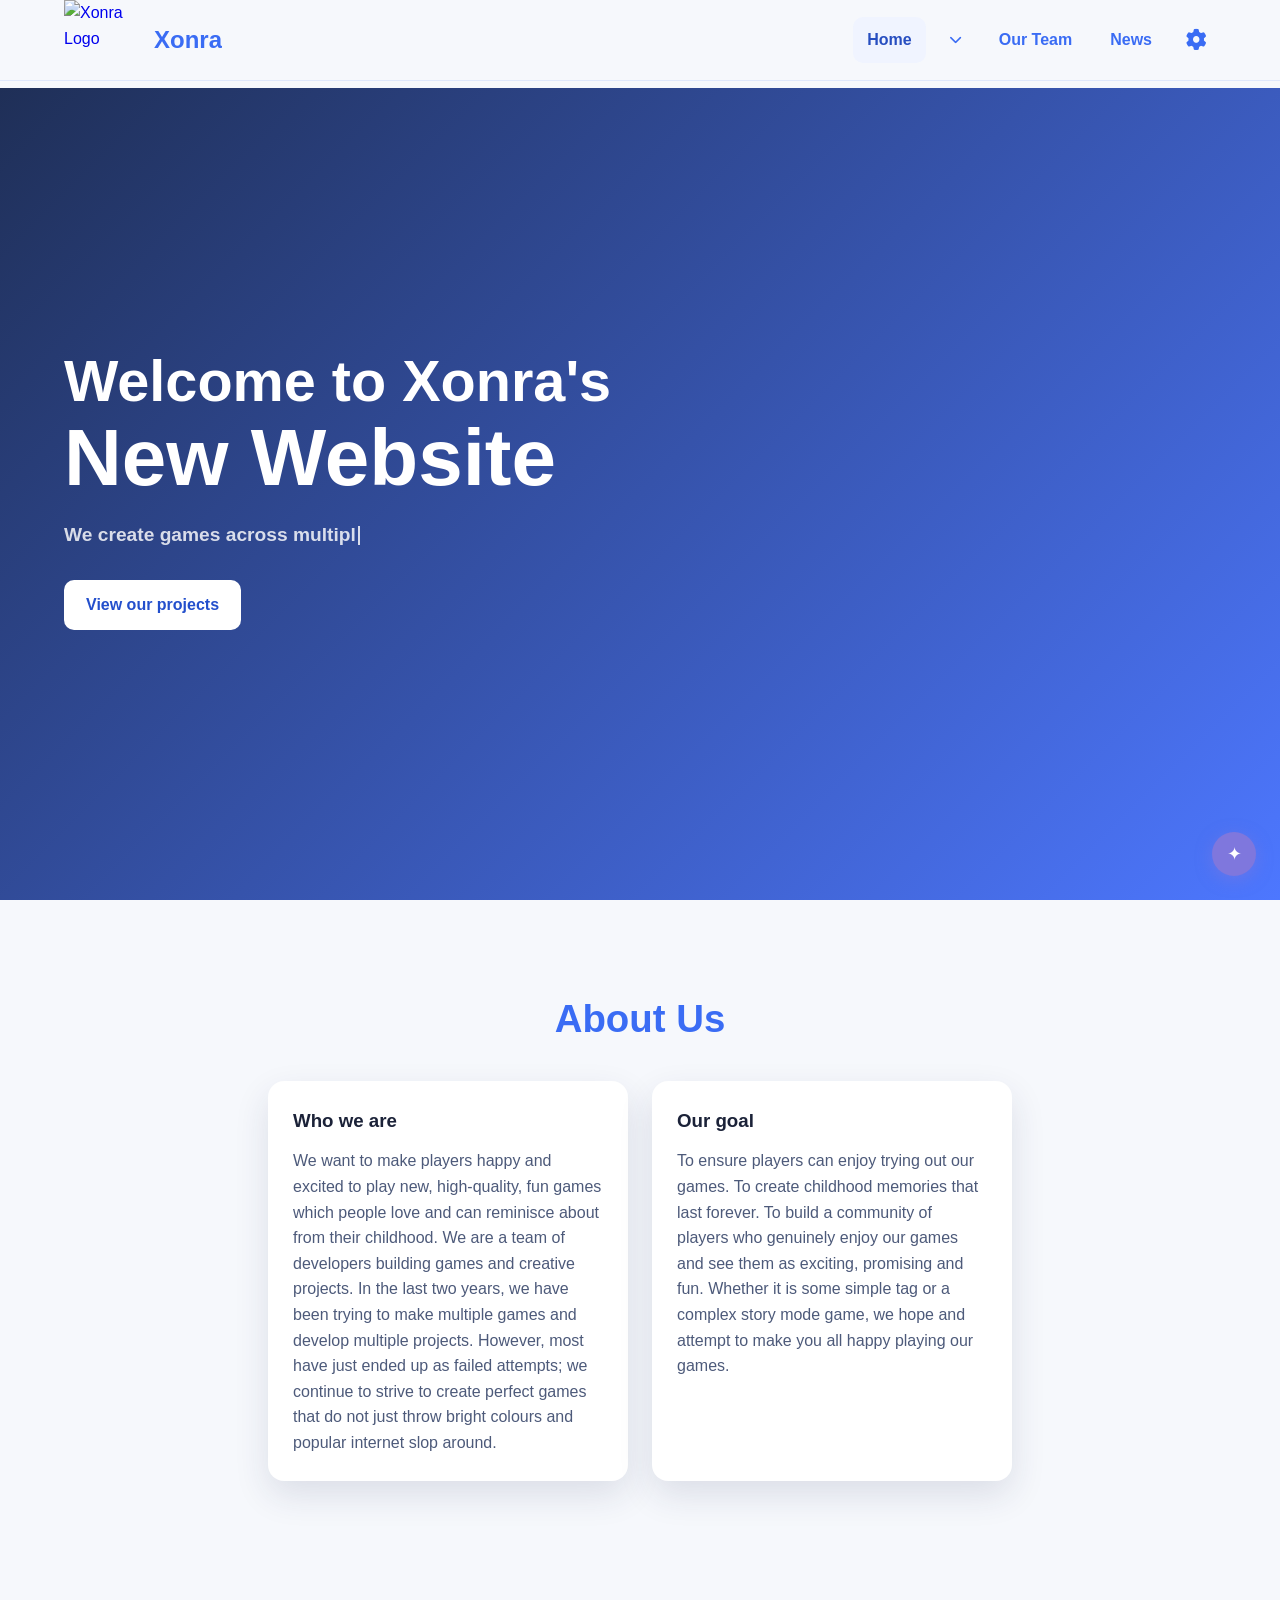
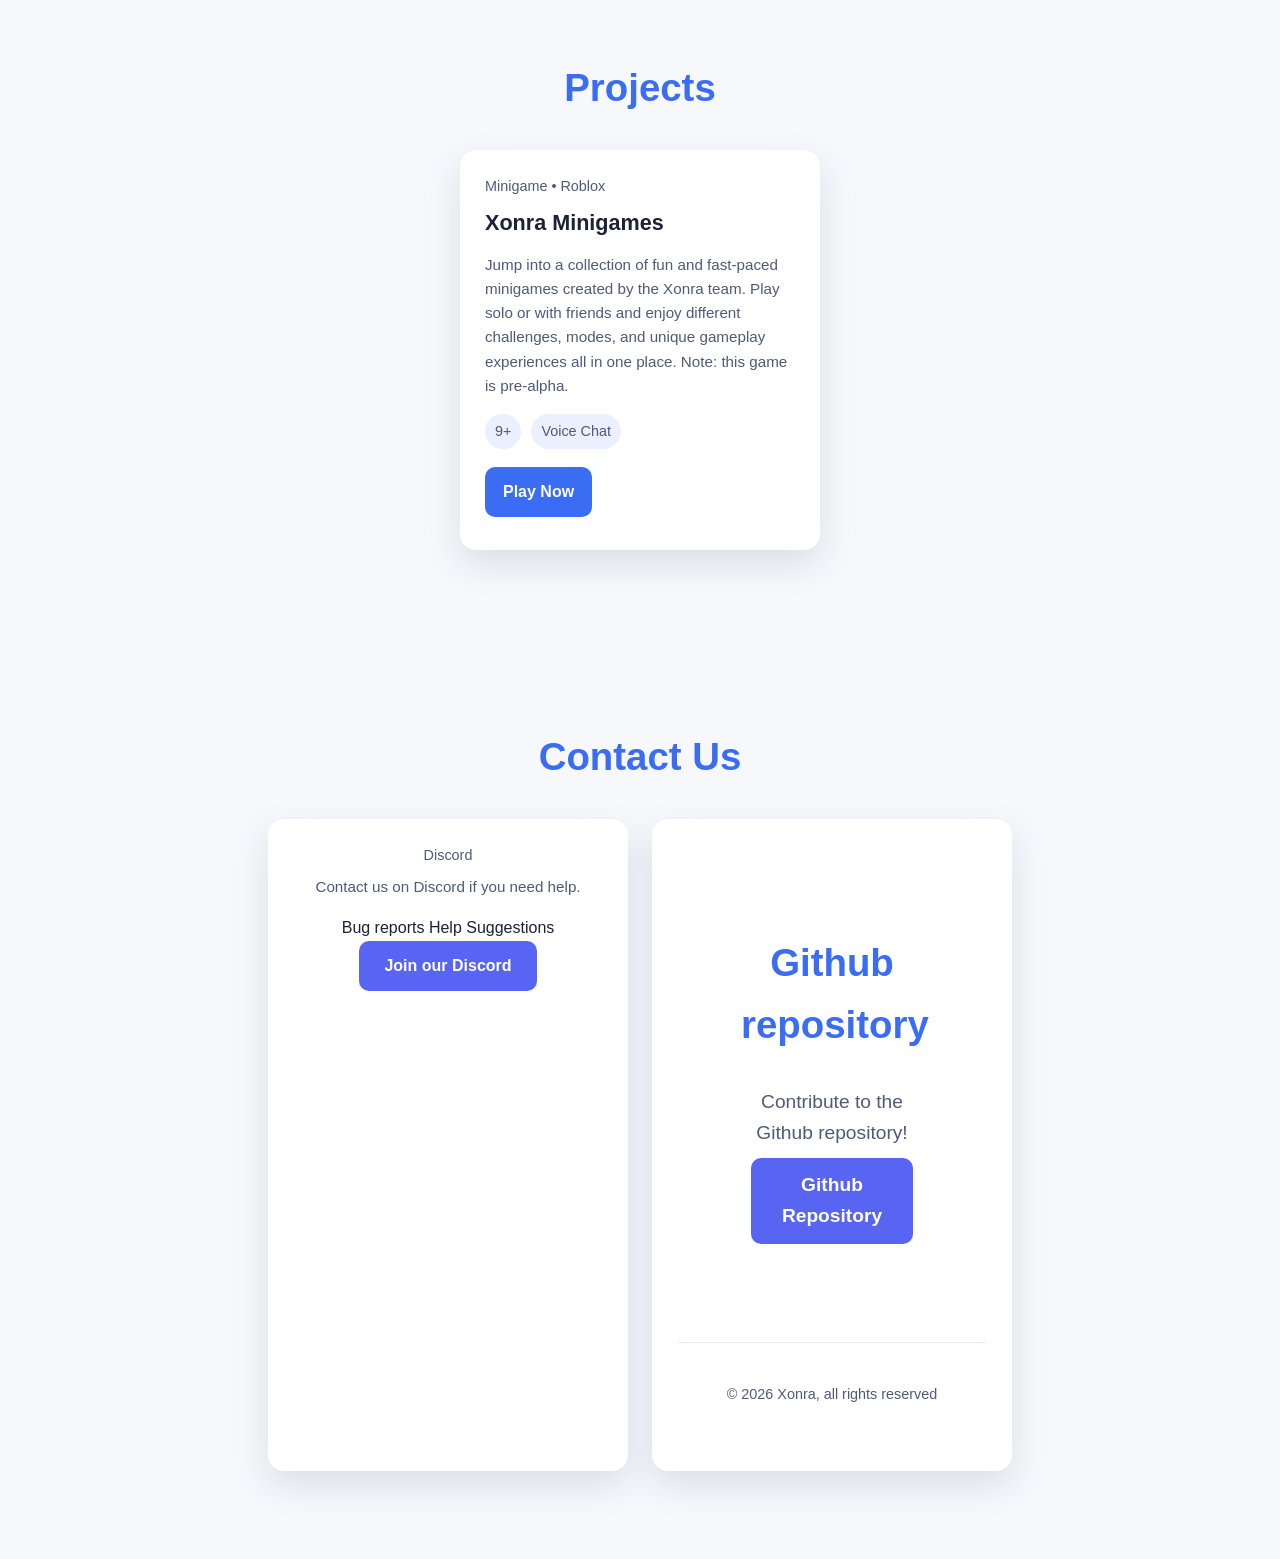
==== index.html @ 21d6757c "Update index.html" ====
<!DOCTYPE html>
<html lang="en">
<head>
    <script async src="https://pagead2.googlesyndication.com/pagead/js/adsbygoogle.js?client=ca-pub-3772280062787057"
     crossorigin="anonymous"></script>
    
    <meta name="yandex-verification" content="e2a25d997c110d3f" />
    <meta name="google-site-verification" content="AdIz_bRhs8cElxQrhPT_2cGMKeZ4MuWoLpaWjWE_EwQ" />
    <meta name="description" content="Xonra is a game development team creating fun minigames and experiences across platforms like Roblox.">
    <meta name="keywords" content="Xonra, Roblox games, minigames, game development">
    <meta name="author" content="Xonra">
    <meta charset="UTF-8">
    <meta name="viewport" content="width=device-width, initial-scale=1.0">
    <link rel="icon" href="images/Xonra-logo.png" sizes="any">
    <meta property="og:site_name" content="Xonra" />
    <meta property="og:title" content="Xonra" />
    <meta property="og:description" content="Xonra is a game development team creating fun minigames and experiences across platforms like Roblox." />
    <meta property="og:image" content="images/Xonra-logo.png" />
    
    
    <script src="animations.js" defer></script>


    <title>Xonra</title>
    

    <link rel="stylesheet" href="https://cdnjs.cloudflare.com/ajax/libs/font-awesome/6.0.0-beta3/css/all.min.css">

    <link rel="stylesheet" href="styles.css">

    <link rel="icon" type="image/x-icon" href="images/Xonra-logo.png">
    
    <script src="scripts.js" defer></script>
</head>
<body>

<header>
    <a href="index.html" class="logo-container logo-link" aria-label="Xonra home">
        <img src="images/Xonra-logo.png" alt="Xonra Logo">
        <span class="Xonra_topleft">Xonra</span>
    </a>

    <button class="nav-toggle" type="button" aria-expanded="false" aria-controls="site-menu" aria-label="Open navigation">
        <span></span>
        <span></span>
        <span></span>
    </button>

    <div class="header-actions" id="site-menu">
        <nav class="navigation" aria-label="Primary">
            <a href="index.html" class="nav-link" aria-current="page">Home</a>
            <div class="dropdown">
                <button class="home-dropdown-btn" type="button" aria-haspopup="true" aria-expanded="false">
                     <i class="fas fa-chevron-down"></i>
                </button>
                <div class="dropdown-content">
                    <a href="#about">About</a>
                    <a href="#projects">Projects</a>
                    <a href="#help">Help</a>
                    <a href="#githubrepo">Github Repository</a>
                </div>
            </div>
            <a href="OurTeam.html" class="nav-link our-team-link">Our Team</a>
            <a href="news.html" class="nav-link News-link">News</a>
            <a href="settings.html" class="nav-link settings-gear" aria-label="Settings">
                <i class="fas fa-cog"></i>
                <span class="settings-label">Settings</span>
            </a>
        </nav>
    </div>
</header>

<section class="main" id="home">
    <div class="hero-content">
        <h2>Welcome to Xonra's<br><span>New Website</span></h2>
        <h3>We create games across multiple platforms</h3>
        <a href="#projects" class="main-btn">View our projects</a>
    </div>
</section>

<section class="cards" id="about">
    <h2 class="title">About Us</h2>
    <div class="content">
        <div class="card">
            <div class="info">
                <h3>Who we are</h3>
                <p>We want to make players happy and excited to play new, high-quality, fun games which people love and can reminisce about from their childhood. We are a team of developers building games and creative projects. In the last two years, we have been trying to make multiple games and develop multiple projects. However, most have just ended up as failed attempts; we continue to strive to create perfect games that do not just throw bright colours and popular internet slop around.</p>
            </div>
        </div>

        <div class="card">
            <div class="info">
                <h3>Our goal</h3>
                <p>To ensure players can enjoy trying out our games. To create childhood memories that last forever. To build a community of players who genuinely enjoy our games and see them as exciting, promising and fun. Whether it is some simple tag or a complex story mode game, we hope and attempt to make you all happy playing our games.</p>
            </div>
        </div>
    </div>
</section>

<section class="projects" id="projects">
    <h2 class="title">Projects</h2>
    <div class="content">
        <div class="project_card">
            <div class="project_info">
                <p class="project_category">Minigame • Roblox</p>
                <h3 class="project_name">Xonra Minigames</h3>
                <p class="project_description">
                    Jump into a collection of fun and fast-paced minigames created by the Xonra team. Play solo or with friends and enjoy different challenges, modes, and unique gameplay experiences all in one place. Note: this game is pre-alpha.
                </p>
                <div class="project_meta">
                    <span>9+</span>
                    <span>Voice Chat</span>
                </div>
                <a href="https://www.roblox.com/games/98609694871263/xonra-minigames"
                   target="_blank"
                   rel="noopener noreferrer"
                   class="play_btn">
                   Play Now
                </a>
            </div>
        </div>
    </div>
</section>
<section class="projects" id="help">
    <h2 class="title">Contact Us</h2>
    	<div class="content">
            <div class="project_card">
                <div class="project_info"> 
                    <p class="project_category">Discord</p>
    				<p class="project_description">Contact us on Discord if you need help.</p>
                    <div ckass="project_meta">
                        <span>Bug reports</span>
                        <span>Help</span>
                        <span>Suggestions</span>
        				<a href="https://discord.gg/BR9hQTmSU5" target="_blank" rel="noopener noreferrer" class="discord-btn">
            				Join our Discord
        				</a>
    				</div>
                </div>
            </div>
            <div class="project_card"
                <div class="project_info"
</section>

<section id="githubrepo">
    <h2 class="title">Github repository</h2>
    <p class="github-text">Contribute to the Github repository!</p>

    <div class="github-text">
        <a href="https://github.com/mohamedsamirms/Xonra" target="_blank" rel="noopener noreferrer" class="discord-btn">
            Github Repository
        </a>
    </div>
</section>

<!-- Cloudflare Web Analytics -->
<script defer src='https://static.cloudflareinsights.com/beacon.min.js' data-cf-beacon='{"token": "961307179a8746ba8be5f98ffc3e7556"}'></script>
<!-- End Cloudflare Web Analytics -->

<footer style="text-align: center; padding: 40px 20px; color: var(--text-secondary); font-size: 0.9rem; border-top: 1px solid var(--header-border);">
    <p>&copy; 2026 Xonra, all rights reserved</p>
</footer>
</body>
</html>
---- styles.css ----
/*help how do i center a div*/

.center {
    display: flex;
    justify-content: center;
    align-items: center;
}

:root {
    --page-bg: #f6f8fc;
    --surface-bg: #ffffff;
    --text-primary: #1b2238;
    --text-secondary: #4d5a7a;
    --accent: #3a6cf4;
    --accent-strong: #274ec0;
    --header-bg: rgba(246, 248, 252, 0.94);
    --header-border: rgba(58, 108, 244, 0.12);
    --hero-start: #1f2f57;
    --hero-end: #4d77ff;
    --button-bg: #ffffff;
    --button-text: #3a6cf4;
    --card-shadow: 0 14px 35px rgba(30, 43, 79, 0.12);
    --dropdown-bg: #ffffff;
    --dropdown-hover: #f0f4ff;
    /* Layout variables */
    --content-width: 1200px;
    --section-spacing: 88px;
    --card-width: 360px;
}

/* Dark Theme */
body[data-theme="dark"] {
    --page-bg: #0f1424;
    --surface-bg: #181f35;
    --text-primary: #f4f7ff;
    --text-secondary: #bcc8ea;
    --accent: #8fb2ff;
    --accent-strong: #d9e4ff;
    --header-bg: rgba(15, 20, 36, 0.9);
    --header-border: rgba(143, 178, 255, 0.18);
    --hero-start: #0b1020;
    --hero-end: #253d7e;
    --button-bg: #0f1424;
    --button-text: #f4f7ff;
    --card-shadow: 0 18px 40px rgba(0, 0, 0, 0.32);
    --dropdown-bg: #1a2340;
    --dropdown-hover: #253055;
}

/* Forest Theme */
body[data-theme="forest"] {
    --page-bg: #1a2f1d;
    --surface-bg: #2a4a2e;
    --text-primary: #e8f5e9;
    --text-secondary: #a5d6a7;
    --accent: #66bb6a;
    --accent-strong: #81c784;
    --header-bg: rgba(26, 47, 29, 0.94);
    --header-border: rgba(102, 187, 106, 0.2);
    --hero-start: #1b3a1f;
    --hero-end: #2e7d32;
    --button-bg: #1a2f1d;
    --button-text: #e8f5e9;
    --card-shadow: 0 18px 40px rgba(0, 20, 0, 0.4);
    --dropdown-bg: #2a4a2e;
    --dropdown-hover: #3a5a3e;
}

/* Ocean Theme */
body[data-theme="ocean"] {
    --page-bg: #0d2137;
    --surface-bg: #1a3a5c;
    --text-primary: #e0f2fe;
    --text-secondary: #7dd3fc;
    --accent: #38bdf8;
    --accent-strong: #7dd3fc;
    --header-bg: rgba(13, 33, 55, 0.94);
    --header-border: rgba(56, 189, 248, 0.2);
    --hero-start: #0c1e30;
    --hero-end: #0369a1;
    --button-bg: #0d2137;
    --button-text: #e0f2fe;
    --card-shadow: 0 18px 40px rgba(0, 40, 80, 0.4);
    --dropdown-bg: #1a3a5c;
    --dropdown-hover: #2a4a6c;
}

/* Sunset Theme */
body[data-theme="sunset"] {
    --page-bg: #2d1b2e;
    --surface-bg: #4a2c4e;
    --text-primary: #fce4ec;
    --text-secondary: #f8bbd0;
    --accent: #ff7eb3;
    --accent-strong: #ff9ecd;
    --header-bg: rgba(45, 27, 46, 0.94);
    --header-border: rgba(255, 126, 179, 0.2);
    --hero-start: #3d1e3f;
    --hero-end: #c2185b;
    --button-bg: #2d1b2e;
    --button-text: #fce4ec;
    --card-shadow: 0 18px 40px rgba(40, 0, 30, 0.4);
    --dropdown-bg: #4a2c4e;
    --dropdown-hover: #5a3c5e;
}

/* Monochrome Theme */
body[data-theme="monochrome"] {
    --page-bg: #1a1a1a;
    --surface-bg: #2d2d2d;
    --text-primary: #f5f5f5;
    --text-secondary: #b0b0b0;
    --accent: #a0a0a0;
    --accent-strong: #d0d0d0;
    --header-bg: rgba(26, 26, 26, 0.94);
    --header-border: rgba(160, 160, 160, 0.2);
    --hero-start: #0a0a0a;
    --hero-end: #404040;
    --button-bg: #1a1a1a;
    --button-text: #f5f5f5;
    --card-shadow: 0 18px 40px rgba(0, 0, 0, 0.5);
    --dropdown-bg: #2d2d2d;
    --dropdown-hover: #3d3d3d;
}

/* Compact Layout */
body[data-layout="compact"] {
    --section-spacing: 60px;
    --card-width: 320px;
}

body[data-layout="compact"] section {
    padding: 60px clamp(15px, 4vw, 150px);
}

body[data-layout="compact"] .card,
body[data-layout="compact"] .project_card {
    padding: 18px;
}

/* Spacious Layout */
body[data-layout="spacious"] {
    --section-spacing: 120px;
    --card-width: 420px;
}

body[data-layout="spacious"] section {
    padding: 120px clamp(25px, 6vw, 250px);
}

body[data-layout="spacious"] .card,
body[data-layout="spacious"] .project_card {
    padding: 32px;
}

/* Custom Fonts */
@font-face {
    font-family: 'CCCOMICRAZY';
    src: url('/fonts/CCCOMICRAZY ROMAN-1.TTF') format('truetype');
}

*{
    margin: 0;
    padding: 0;
    box-sizing: border-box;
    scroll-behavior: smooth;
}

html,
body {
    overflow-x: hidden;
}

body {
    font-family: 'Segoe UI', Arial, sans-serif;
    padding-top: 88px;
    background: var(--page-bg);
    color: var(--text-primary);
    line-height: 1.6;
    transition: background-color 0.3s ease, color 0.3s ease;
}

body.menu-open {
    overflow: hidden;
}

img {
    display: block;
    max-width: 100%;
}

/* ===== HEADER ===== */
header {
    position: fixed;
    top: 0;
    left: 0;
    z-index: 1000;
    width: 100%;
    min-height: 60px;
    display: flex;
    justify-content: space-between;
    align-items: center;
    gap: 24px;
    padding: 0px clamp(20px, 5vw, 200px);
    background-color: var(--header-bg);
    border-bottom: 1px solid var(--header-border);
    backdrop-filter: blur(14px);
}

.logo-container {
    display: flex;
    align-items: center;
    gap: 10px;
    flex-shrink: 0;
}

.logo-link {
    text-decoration: none;
}

.logo-container img {
    width: 80px;
    height: 80px;
    border-radius: 0px;
    object-fit: cover;
    transition: all 0.3s ease;
}

.logo-container span {
    color: var(--accent);
    font-size: 1.5rem;
    font-weight: 700;
}

.Xonra_topleft {
    font-family: 'CCCOMICRAZY', sans-serif;
}

.header-actions {
    display: flex;
    align-items: center;
    justify-content: flex-end;
    margin-left: auto;
}

/* ===== NAVIGATION & DROPDOWN ===== */
.navigation {
    display: flex;
    align-items: center;
    gap: 10px;
}

.dropdown {
    position: relative;
    display: inline-flex;
}

.nav-link,
.home-dropdown-btn,
.our-team-link,
.News-link {
    background: transparent;
    border: none;
    color: var(--accent);
    font-size: 1rem;
    font-weight: 600;
    padding: 10px 14px;
    cursor: pointer;
    display: flex;
    align-items: center;
    gap: 6px;
    border-radius: 10px;
    text-decoration: none;
    transition: background-color 0.2s ease, color 0.3s ease;
}

.home-dropdown-btn i {
    font-size: 0.8rem;
    transition: transform 0.2s ease;
}

.nav-toggle {
    display: none;
    align-items: center;
    justify-content: center;
    flex-direction: column;
    gap: 5px;
    width: 48px;
    height: 48px;
    border: 1px solid var(--header-border);
    border-radius: 16px;
    background: var(--surface-bg);
    color: var(--accent);
    cursor: pointer;
    transition: background-color 0.2s ease, transform 0.2s ease;
}

.nav-toggle span {
    width: 20px;
    height: 2px;
    border-radius: 999px;
    background: currentColor;
    transition: transform 0.25s ease, opacity 0.25s ease;
}

.nav-open .nav-toggle span:nth-child(1) {
    transform: translateY(7px) rotate(45deg);
}

.nav-open .nav-toggle span:nth-child(2) {
    opacity: 0;
}

.nav-open .nav-toggle span:nth-child(3) {
    transform: translateY(-7px) rotate(-45deg);
}

.nav-toggle:hover {
    background-color: var(--dropdown-hover);
}

.home-dropdown-btn:hover,
.nav-link:hover,
.our-team-link:hover,
.News-link:hover {
    background-color: var(--dropdown-hover);
    color: var(--accent-strong);
}

.nav-link:focus-visible,
.our-team-link:focus-visible,
.News-link:focus-visible,
.home-dropdown-btn:focus-visible,
.settings-gear:focus-visible,
.nav-toggle:focus-visible,
.dropdown-content a:focus-visible {
    outline: 2px solid var(--accent);
    outline-offset: 2px;
}

.nav-link[aria-current="page"],
.our-team-link[aria-current="page"],
.News-link[aria-current="page"],
.settings-gear[aria-current="page"] {
    background-color: var(--dropdown-hover);
    color: var(--accent-strong);
}

.dropdown:hover .home-dropdown-btn i,
.dropdown.is-open .home-dropdown-btn i {
    transform: rotate(180deg);
}

.dropdown-content {
    position: absolute;
    top: 100%;
    left: 0;
    background-color: var(--dropdown-bg);
    min-width: 160px;
    border-radius: 12px;
    padding: 8px 0;
    margin-top: 8px;
    box-shadow: var(--card-shadow);
    border: 1px solid var(--header-border);
    opacity: 0;
    visibility: hidden;
    transform: translateY(-10px);
    transition: opacity 0.2s ease, visibility 0.2s ease, transform 0.2s ease;
    z-index: 100;
}

.dropdown:hover .dropdown-content,
.dropdown.is-open .dropdown-content {
    opacity: 1;
    visibility: visible;
    transform: translateY(0);
}

.dropdown-content a {
    display: block;
    padding: 10px 20px;
    color: var(--text-primary);
    text-decoration: none;
    font-weight: 500;
    transition: background-color 0.2s ease, color 0.2s ease;
}

.dropdown-content a:hover {
    background-color: var(--dropdown-hover);
    color: var(--accent);
}

/* ===== SETTINGS GEAR ===== */
.settings-gear {
    color: var(--accent);
    font-size: 1.3rem;
    display: flex;
    align-items: center;
    justify-content: center;
    gap: 10px;
    width: 40px;
    height: 40px;
    border-radius: 50%;
    padding: 0;
    transition: background-color 0.2s ease, transform 0.2s ease;
    text-decoration: none;
}

.settings-label {
    display: none;
    font-size: 1rem;
    font-weight: 600;
}

.settings-gear:hover {
    background-color: var(--dropdown-hover);
    transform: rotate(30deg);
    color: var(--accent-strong);
}

/* ===== THEME TOGGLE ===== */
.theme-toggle {
    border: 1px solid var(--header-border);
    background: var(--button-bg);
    color: var(--button-text);
    padding: 10px 16px;
    border-radius: 999px;
    cursor: pointer;
    font-weight: 700;
    white-space: nowrap;
    transition: transform 0.25s ease, background-color 0.3s ease, color 0.3s ease;
}

.theme-toggle:hover {
    transform: translateY(-2px);
}

/* ===== SECTIONS ===== */
section {
    padding: var(--section-spacing) clamp(20px, 5vw, 200px);
}

.main {
    min-height: calc(100vh - 88px);
    display: flex;
    align-items: center;
    background: linear-gradient(135deg, var(--hero-start), var(--hero-end));
    color: #ffffff;
}

.hero-content {
    max-width: 640px;
}

.main h2 {
    font-size: clamp(2rem, 5vw, 3.6rem);
    line-height: 1.1;
}

.main h2 span {
    display: block;
    font-size: clamp(2.8rem, 8vw, 5rem);
    font-weight: 800;
}

.main h3 {
    margin: 18px 0 30px;
    color: rgba(255, 255, 255, 0.82);
    font-size: clamp(1rem, 2.4vw, 1.2rem);
}

.main-btn {
    display: inline-block;
    background: #ffffff;
    color: #234fcc;
    padding: 12px 22px;
    border-radius: 10px;
    text-decoration: none;
    font-weight: 700;
    transition: transform 0.3s ease, box-shadow 0.3s ease;
}

.main-btn:hover {
    transform: scale(1.05);
    box-shadow: 0 14px 30px rgba(0, 0, 0, 0.16);
}

.title {
    text-align: center;
    color: var(--accent);
    font-size: clamp(1.8rem, 4vw, 2.4rem);
    margin-bottom: 32px;
}

.content {
    display: flex;
    justify-content: center;
    align-items: stretch;
    gap: 24px;
    flex-wrap: wrap;
}

.card,
.project_card {
    width: min(100%, var(--card-width));
    background: var(--surface-bg);
    color: var(--text-primary);
    padding: 24px;
    border-radius: 16px;
    box-shadow: var(--card-shadow);
    border: 1px solid rgba(255, 255, 255, 0.06);
    transition: transform 0.3s ease, box-shadow 0.3s ease, background-color 0.3s ease;
}

.card:hover,
.project_card:hover {
    transform: translateY(-8px);
}

.info h3,
.project_name {
    margin-bottom: 12px;
}

.info p,
.project_category,
.project_description,
.help-text {
    color: var(--text-secondary);
}

.project_card {
    background: var(--surface-bg);
}

.project_category {
    font-size: 0.9rem;
    margin-bottom: 8px;
}

.project_name {
    color: var(--text-primary);
    font-size: 1.35rem;
}

.project_description {
    margin-bottom: 16px;
    font-size: 0.95rem;
}

.project_meta {
    display: flex;
    flex-wrap: wrap;
    gap: 10px;
    margin-bottom: 18px;
    color: var(--text-secondary);
    font-size: 0.9rem;
}

.project_meta span {
    padding: 6px 10px;
    background: rgba(58, 108, 244, 0.1);
    border-radius: 999px;
}

.play_btn,
.discord-btn {
    display: inline-block;
    text-decoration: none;
    font-weight: 700;
    text-align: center;
    transition: transform 0.3s ease, background-color 0.3s ease, box-shadow 0.3s ease;
}

.play_btn {
    background: var(--accent);
    color: #ffffff;
    padding: 12px 18px;
    border-radius: 10px;
}

.play_btn:hover {
    background: var(--accent-strong);
    transform: translateY(-2px);
}

#help {
    text-align: center;
}

.help-text {
    max-width: 560px;
    margin: 0 auto;
}

.help-action {
    margin-top: 20px;
}

.discord-btn {
    background-color: #5865f2;
    color: #ffffff;
    padding: 12px 25px;
    border-radius: 10px;
}

.discord-btn:hover {
    background-color: #4752c4;
    transform: scale(1.04);
}

/* ===== SETTINGS PAGE (settings.html) ===== */
.settings-container {
    max-width: 800px;
    margin: 0 auto;
    padding: 20px;
}

.settings-card {
    background: var(--surface-bg);
    border-radius: 20px;
    padding: 32px;
    box-shadow: var(--card-shadow);
    border: 1px solid var(--header-border);
}

.settings-group {
    margin-bottom: 30px;
}

.settings-group h3 {
    color: var(--accent);
    margin-bottom: 20px;
    font-size: 1.3rem;
}

.setting-item {
    display: flex;
    align-items: center;
    justify-content: space-between;
    padding: 12px 0;
    border-bottom: 1px solid var(--header-border);
}

.setting-item:last-child {
    border-bottom: none;
}

.setting-item label {
    font-weight: 500;
    color: var(--text-primary);
}

.setting-item select {
    padding: 8px 16px;
    border-radius: 8px;
    border: 1px solid var(--header-border);
    background: var(--button-bg);
    color: var(--text-primary);
    font-size: 0.95rem;
    cursor: pointer;
}

.layout-preview {
    margin-top: 16px;
    padding: 16px;
    background: var(--dropdown-bg);
    border-radius: 8px;
    border: 1px solid var(--header-border);
}

.layout-preview-item {
    display: flex;
    align-items: center;
    gap: 12px;
    margin-bottom: 8px;
}

.layout-preview-box {
    width: 60px;
    height: 40px;
    background: var(--accent);
    border-radius: 4px;
    opacity: 0.3;
}

.layout-preview-text {
    flex: 1;
    height: 12px;
    background: var(--text-secondary);
    border-radius: 2px;
    opacity: 0.2;
}

.back-link {
    display: inline-block;
    margin-top: 20px;
    color: var(--accent);
    text-decoration: none;
    font-weight: 600;
}

.back-link:hover {
    color: var(--accent-strong);
    text-decoration: underline;
}

/* ===== RESPONSIVE ===== */
@media (max-width: 900px) {
    header {
        padding: 16px;
        gap: 16px;
    }

    .nav-toggle {
        display: inline-flex;
    }

    .header-actions {
        position: absolute;
        top: calc(100% + 10px);
        left: 16px;
        right: 16px;
        display: block;
        margin-left: 0;
        padding: 14px;
        background: var(--surface-bg);
        border: 1px solid var(--header-border);
        border-radius: 24px;
        box-shadow: var(--card-shadow);
        opacity: 0;
        visibility: hidden;
        pointer-events: none;
        transform: translateY(-12px);
        transition: opacity 0.25s ease, visibility 0.25s ease, transform 0.25s ease;
    }

    .nav-open .header-actions {
        opacity: 1;
        visibility: visible;
        pointer-events: auto;
        transform: translateY(0);
    }

    .navigation {
        flex-direction: column;
        align-items: stretch;
        gap: 8px;
        width: 100%;
    }

    .main {
        min-height: auto;
    }

    .nav-link,
    .home-dropdown-btn,
    .settings-gear {
        width: 100%;
        min-height: 48px;
        justify-content: space-between;
        border-radius: 16px;
        padding: 12px 14px;
    }

    .settings-gear {
        height: auto;
    }

    .settings-gear:hover {
        transform: none;
    }

    .settings-label {
        display: inline;
    }

    .dropdown {
        display: block;
    }

    .dropdown-content {
        position: static;
        opacity: 1;
        visibility: visible;
        transform: none;
        box-shadow: none;
        border: none;
        background: transparent;
        margin-top: 0;
        padding: 0 0 0 16px;
        min-width: auto;
        max-height: 0;
        overflow: hidden;
        transition: max-height 0.25s ease, margin-top 0.25s ease;
    }

    .dropdown.is-open .dropdown-content {
        max-height: 240px;
        margin-top: 8px;
    }

    .dropdown-content a {
        padding: 10px 12px;
        border-radius: 12px;
    }

    .dropdown:hover .home-dropdown-btn i {
        transform: none;
    }

    .theme-toggle {
        width: auto;
        flex: 0 1 auto;
    }
}

@media (max-width: 640px) {
    section {
        padding: 64px 16px;
    }

    .main {
        padding-top: 72px;
        padding-bottom: 72px;
    }

    .hero-content {
        max-width: 100%;
        text-align: center;
    }

    .main-btn,
    .play_btn,
    .discord-btn {
        width: 100%;
    }

    .card,
    .project_card {
        width: 100%;
        padding: 20px;
    }

    .project_meta {
        justify-content: center;
    }
}

@media (max-width: 640px) {
    .logo-container img {
        width: 70px;
        height: 70px;
    }

    .logo-container span {
        font-size: 1.2rem;
    }
}

@media (max-width: 420px) {
    .logo-container {
        justify-content: center;
    }

    .logo-container img {
        width: 60px;
        height: 60px;
    }

    .logo-container span {
        font-size: 1rem;
    }

    .header-actions {
        flex-direction: column;
    }

    .main h2 {
        font-size: 1.8rem;
    }

    .main h2 span {
        font-size: 2.4rem;
    }
}


.github-text {
    display: flex;
    justify-content: center;
    align-items: center;
    font-size: 1.2rem;
    color: var(--text-secondary);
    text-align: center;
    margin: 10px;
}
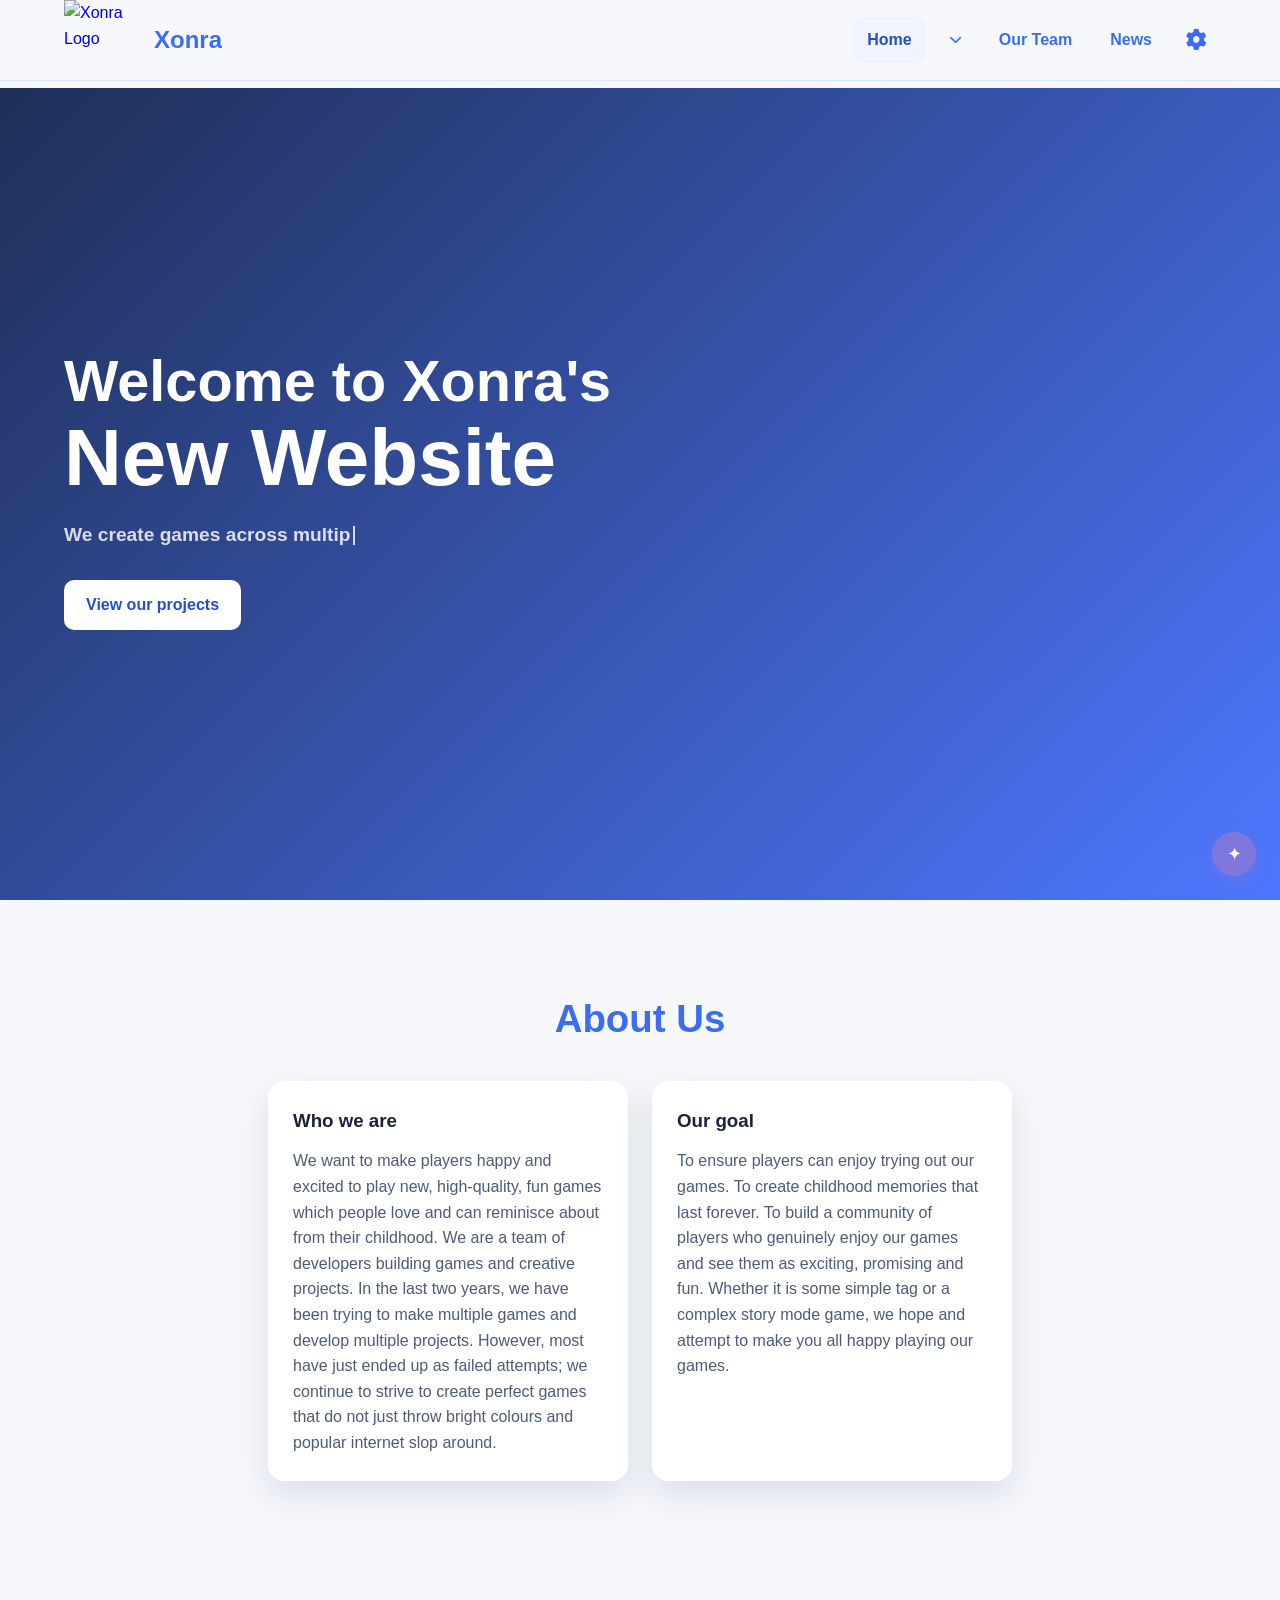
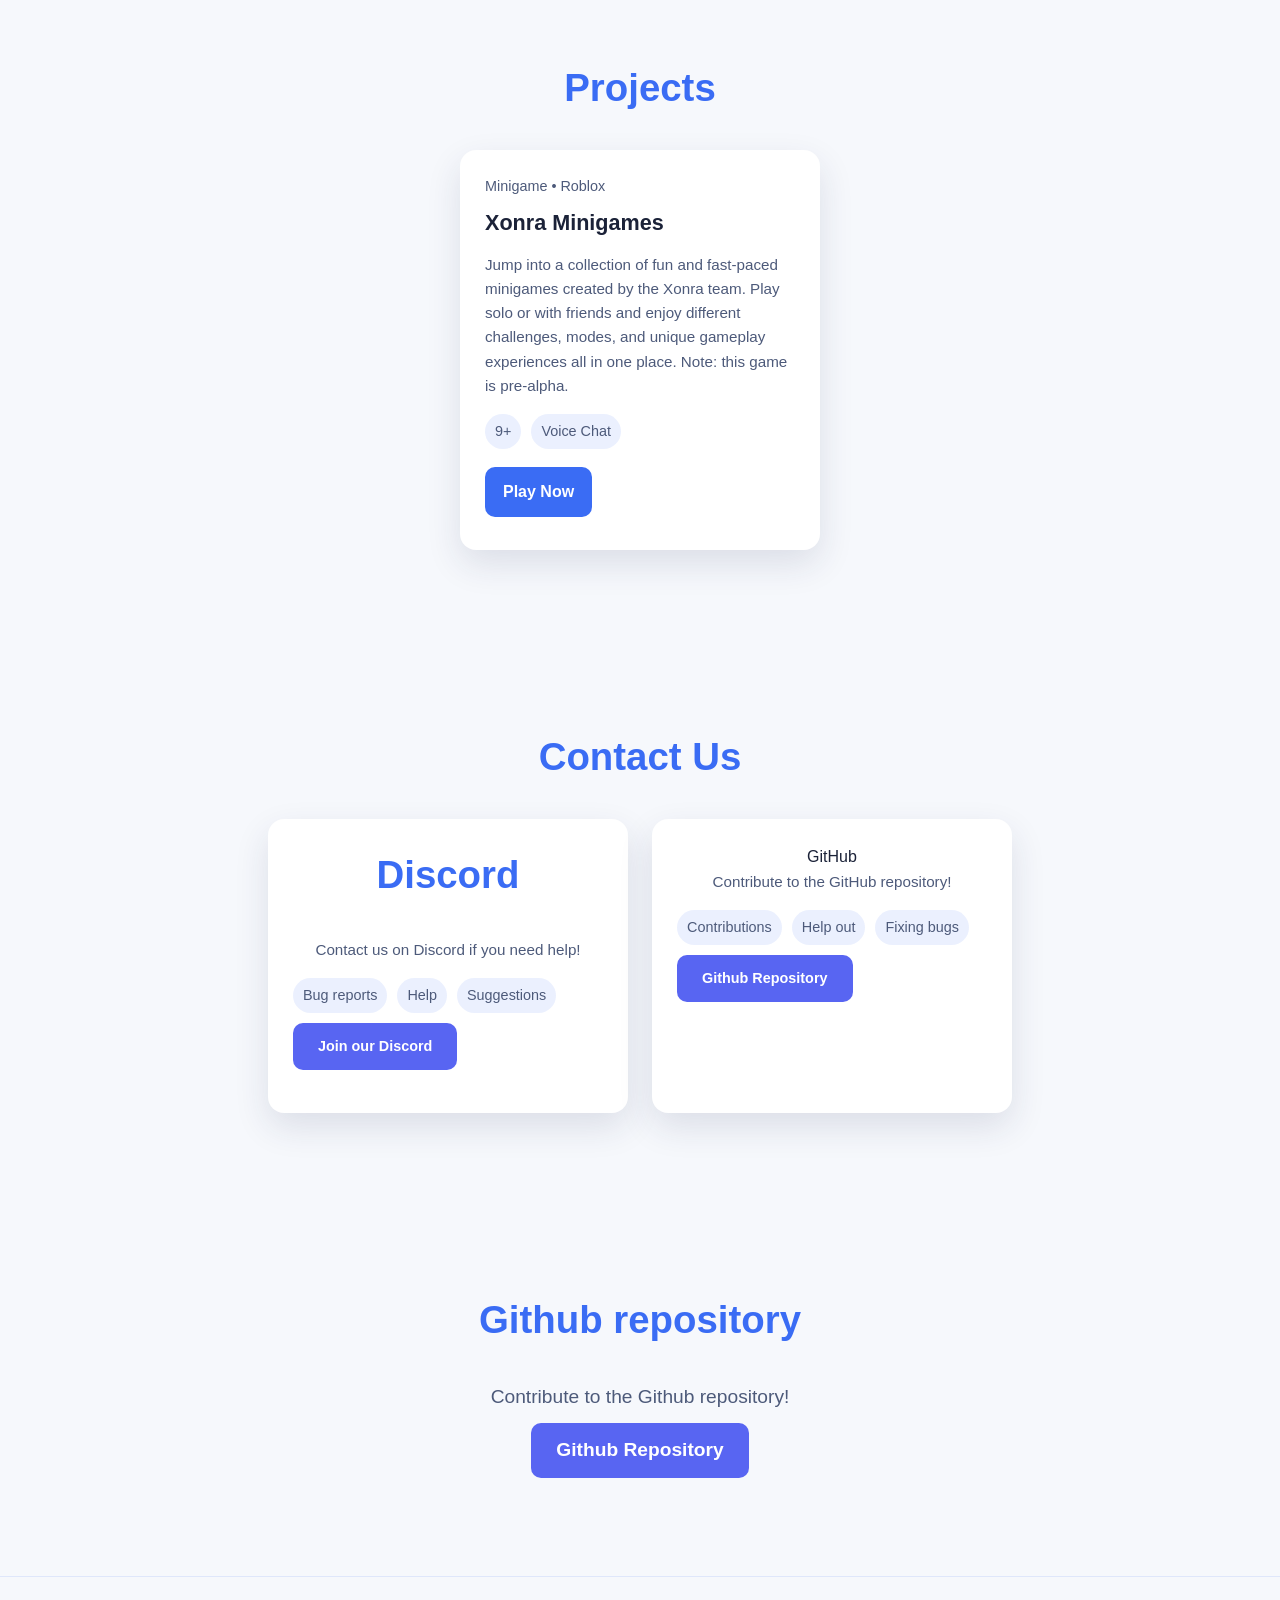
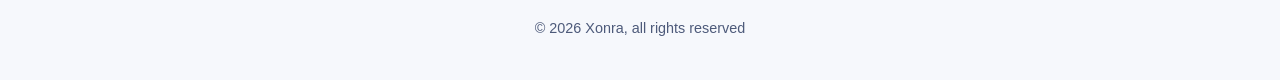
==== commit 21f3db39: "Merging discord and GitHub details Needs later fixes" ====
--- a/index.html
+++ b/index.html
@@ -121,14 +121,21 @@
         </div>
     </div>
 </section>
+
+
+
+
+<!-- Needs fixing as appears wrong slightly, dekete the later version of GutHub repo after doing so -->
+
+
 <section class="projects" id="help">
     <h2 class="title">Contact Us</h2>
     	<div class="content">
             <div class="project_card">
                 <div class="project_info"> 
-                    <p class="project_category">Discord</p>
-    				<p class="project_description">Contact us on Discord if you need help.</p>
-                    <div ckass="project_meta">
+                    <h1 class="title">Discord</h1>
+    				<p class="project_description">Contact us on Discord if you need help!</p>
+                    <div class="project_meta">
                         <span>Bug reports</span>
                         <span>Help</span>
                         <span>Suggestions</span>
@@ -138,8 +145,22 @@
     				</div>
                 </div>
             </div>
-            <div class="project_card"
+            
+          <div class="project_card"
                 <div class="project_info"
+                <h1 class="title">GitHub</h1>
+                    <p class="project_description">Contribute to the GitHub repository!</p>
+                    <div class="project_meta">
+                        <span>Contributions</span>
+                        <span>Help out</span>
+                        <span>Fixing bugs</span>
+                        <a href="https://github.com/mohamedsamirms/Xonra" target="_blank" rel="noopener noreferrer" class="discord-btn">
+            				Github Repository
+                        </a>
+                    </div>
+                </div>
+            </div>
+        </div>
 </section>
 
 <section id="githubrepo">
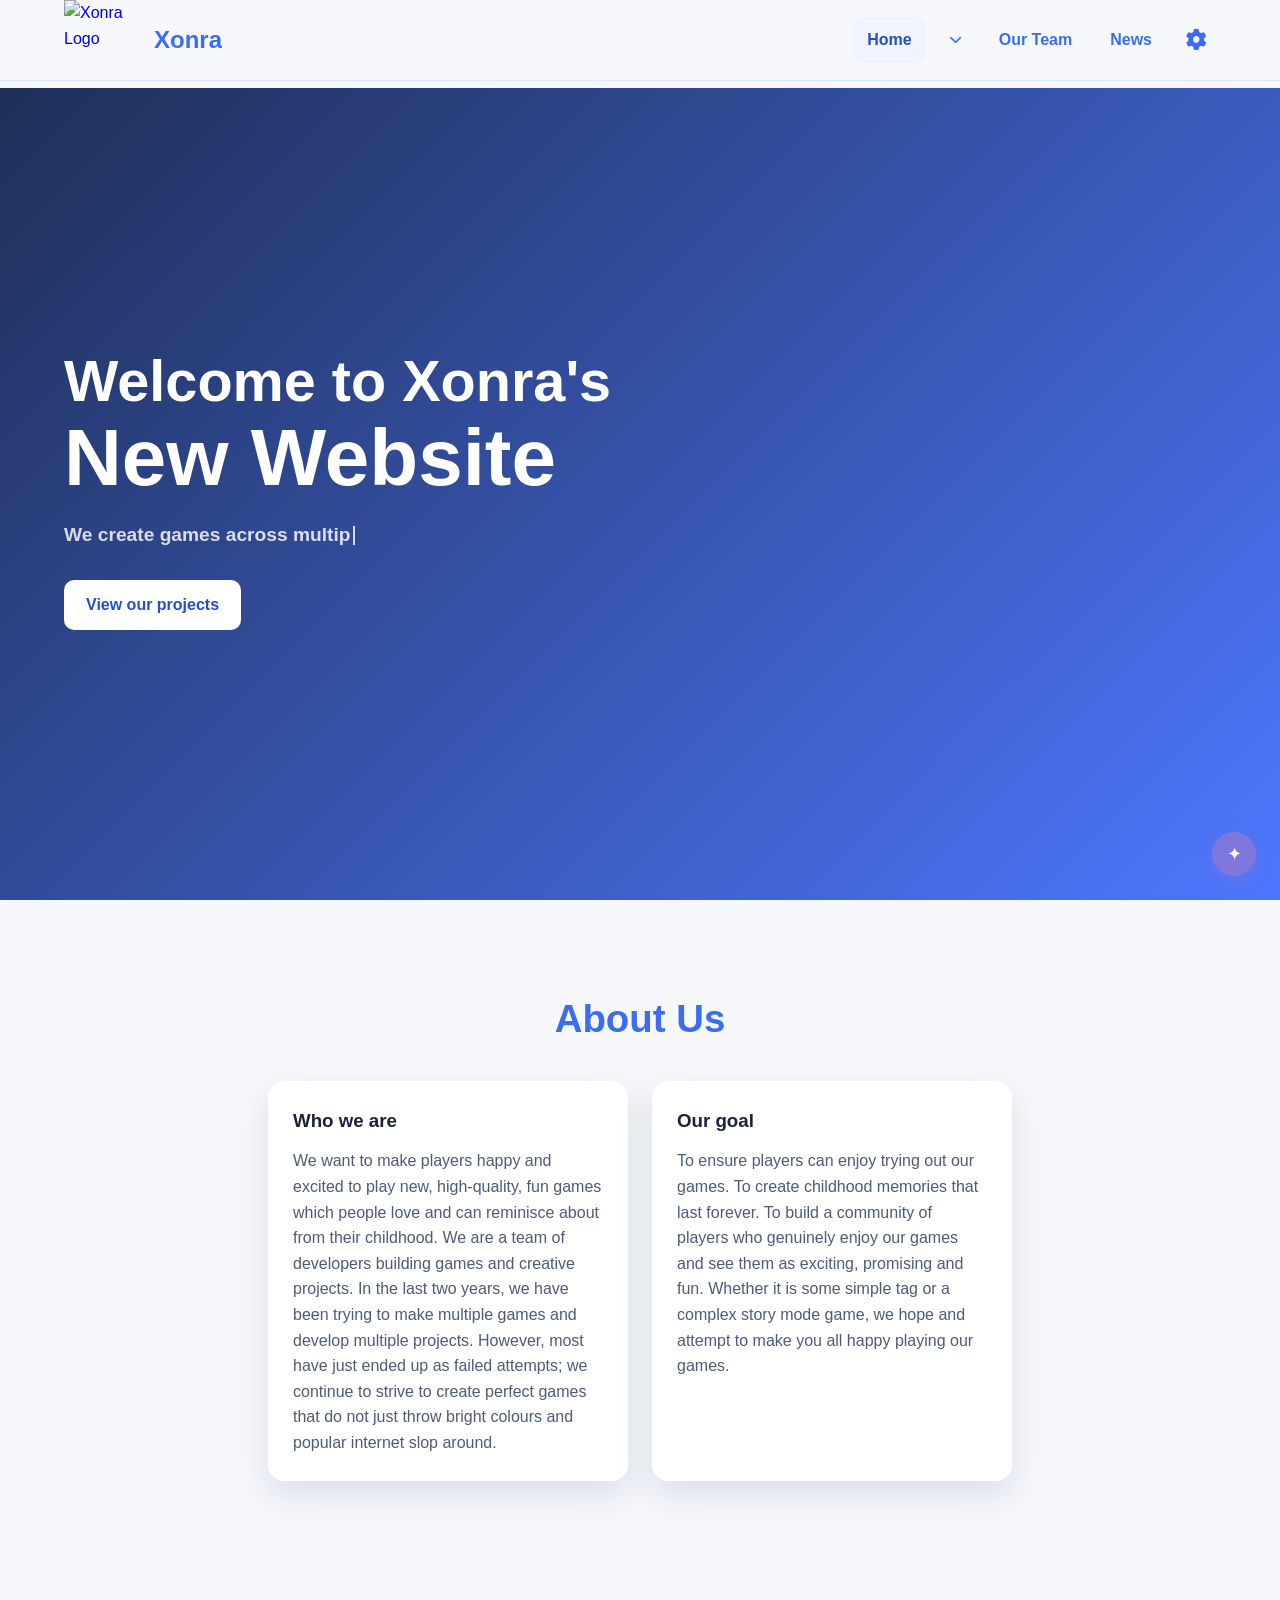
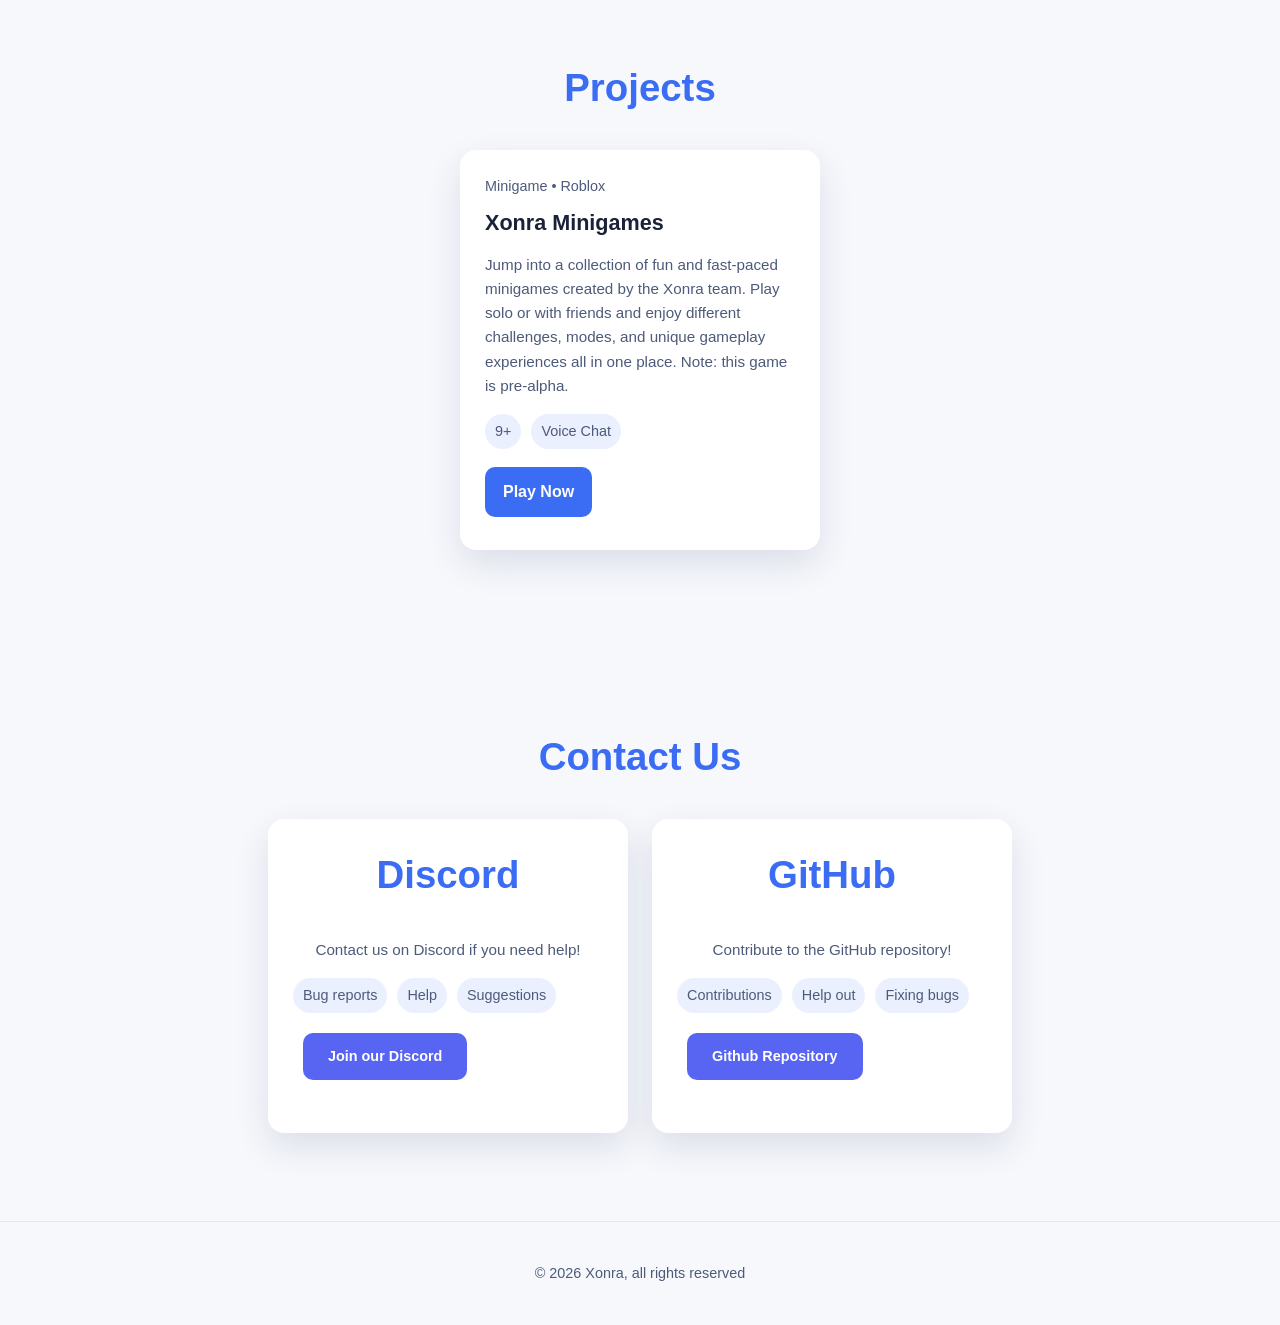
==== commit 32293f9f: "fixed bugs" ====
--- a/index.html
+++ b/index.html
@@ -146,8 +146,8 @@
                 </div>
             </div>
             
-          <div class="project_card"
-                <div class="project_info"
+            <div class="project_card">
+            <div class="project_info">
                 <h1 class="title">GitHub</h1>
                     <p class="project_description">Contribute to the GitHub repository!</p>
                     <div class="project_meta">
@@ -161,22 +161,17 @@
                 </div>
             </div>
         </div>
+          
+        </div>
 </section>
 
-<section id="githubrepo">
+<!--<section id="githubrepo">
+   
     <h2 class="title">Github repository</h2>
-    <p class="github-text">Contribute to the Github repository!</p>
-
-    <div class="github-text">
-        <a href="https://github.com/mohamedsamirms/Xonra" target="_blank" rel="noopener noreferrer" class="discord-btn">
-            Github Repository
-        </a>
-    </div>
+    <div class="content">
+        
 </section>
-
-<!-- Cloudflare Web Analytics -->
-<script defer src='https://static.cloudflareinsights.com/beacon.min.js' data-cf-beacon='{"token": "961307179a8746ba8be5f98ffc3e7556"}'></script>
-<!-- End Cloudflare Web Analytics -->
+-->
 
 <footer style="text-align: center; padding: 40px 20px; color: var(--text-secondary); font-size: 0.9rem; border-top: 1px solid var(--header-border);">
     <p>&copy; 2026 Xonra, all rights reserved</p>
--- a/styles.css
+++ b/styles.css
@@ -602,6 +602,10 @@
     color: #ffffff;
     padding: 12px 25px;
     border-radius: 10px;
+    display: inline-block;
+    text-align: center;
+    align-self: center;
+    margin: 10px;
 }
 
 .discord-btn:hover {
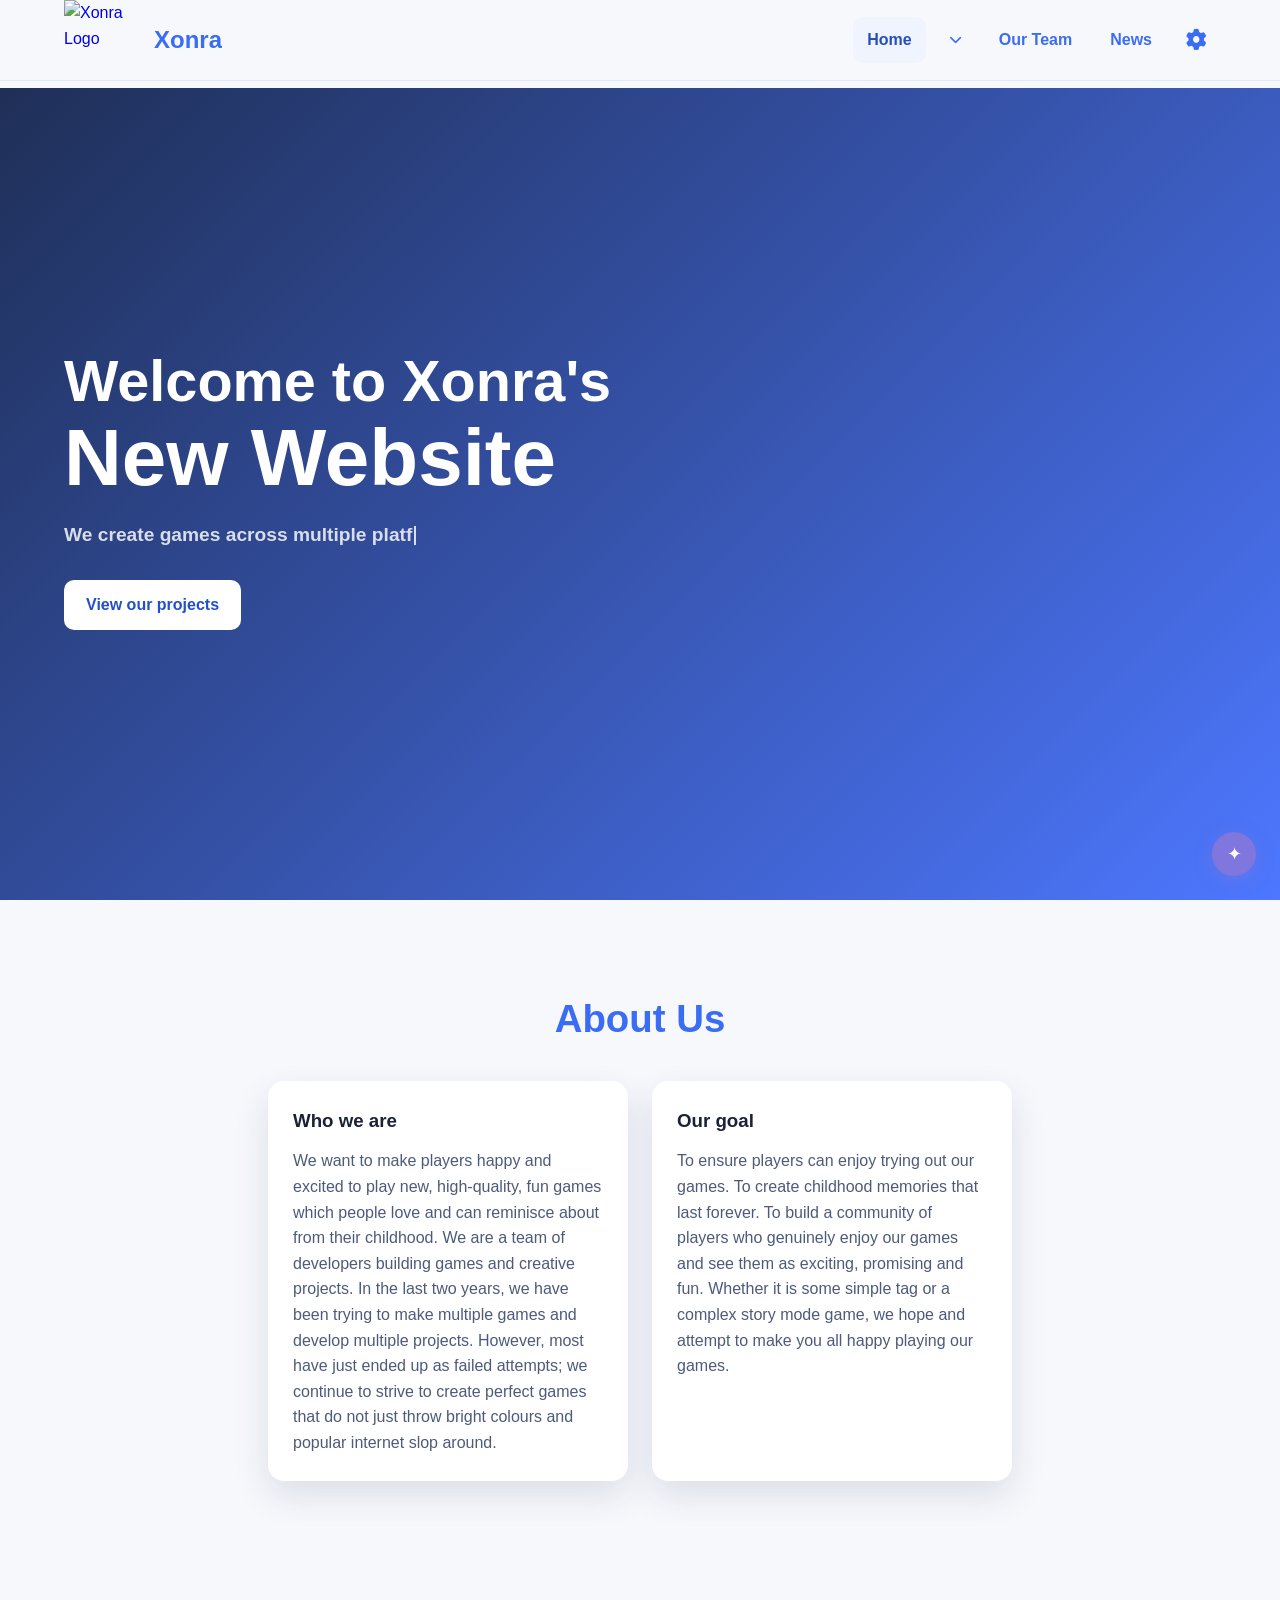
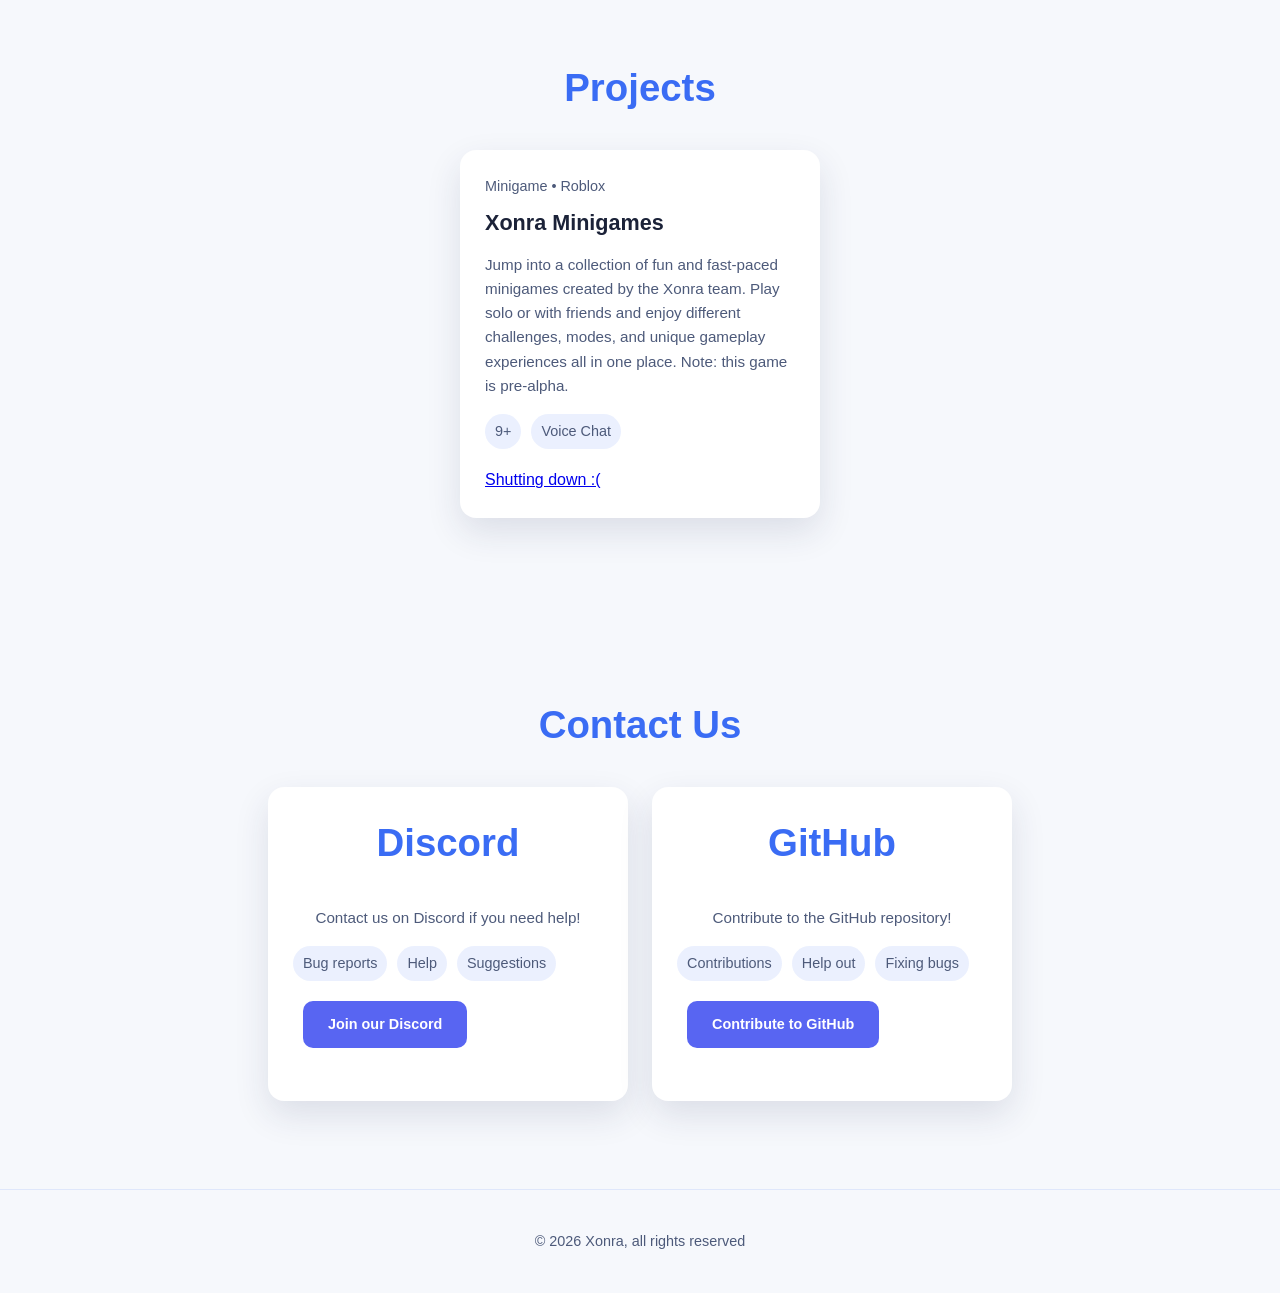
==== commit 0a61fb2d: "Minor GitHub repo. link text upd, index.html" ====
--- a/index.html
+++ b/index.html
@@ -111,11 +111,11 @@
                     <span>9+</span>
                     <span>Voice Chat</span>
                 </div>
-                <a href="https://www.roblox.com/games/98609694871263/xonra-minigames"
-                   target="_blank"
+                <a href="#help"
+                   target=""
                    rel="noopener noreferrer"
-                   class="play_btn">
-                   Play Now
+                   class="ShuttingDown-btn">
+                   Shutting down :(
                 </a>
             </div>
         </div>
@@ -155,7 +155,7 @@
                         <span>Help out</span>
                         <span>Fixing bugs</span>
                         <a href="https://github.com/mohamedsamirms/Xonra" target="_blank" rel="noopener noreferrer" class="discord-btn">
-            				Github Repository
+            				Contribute to GitHub
                         </a>
                     </div>
                 </div>
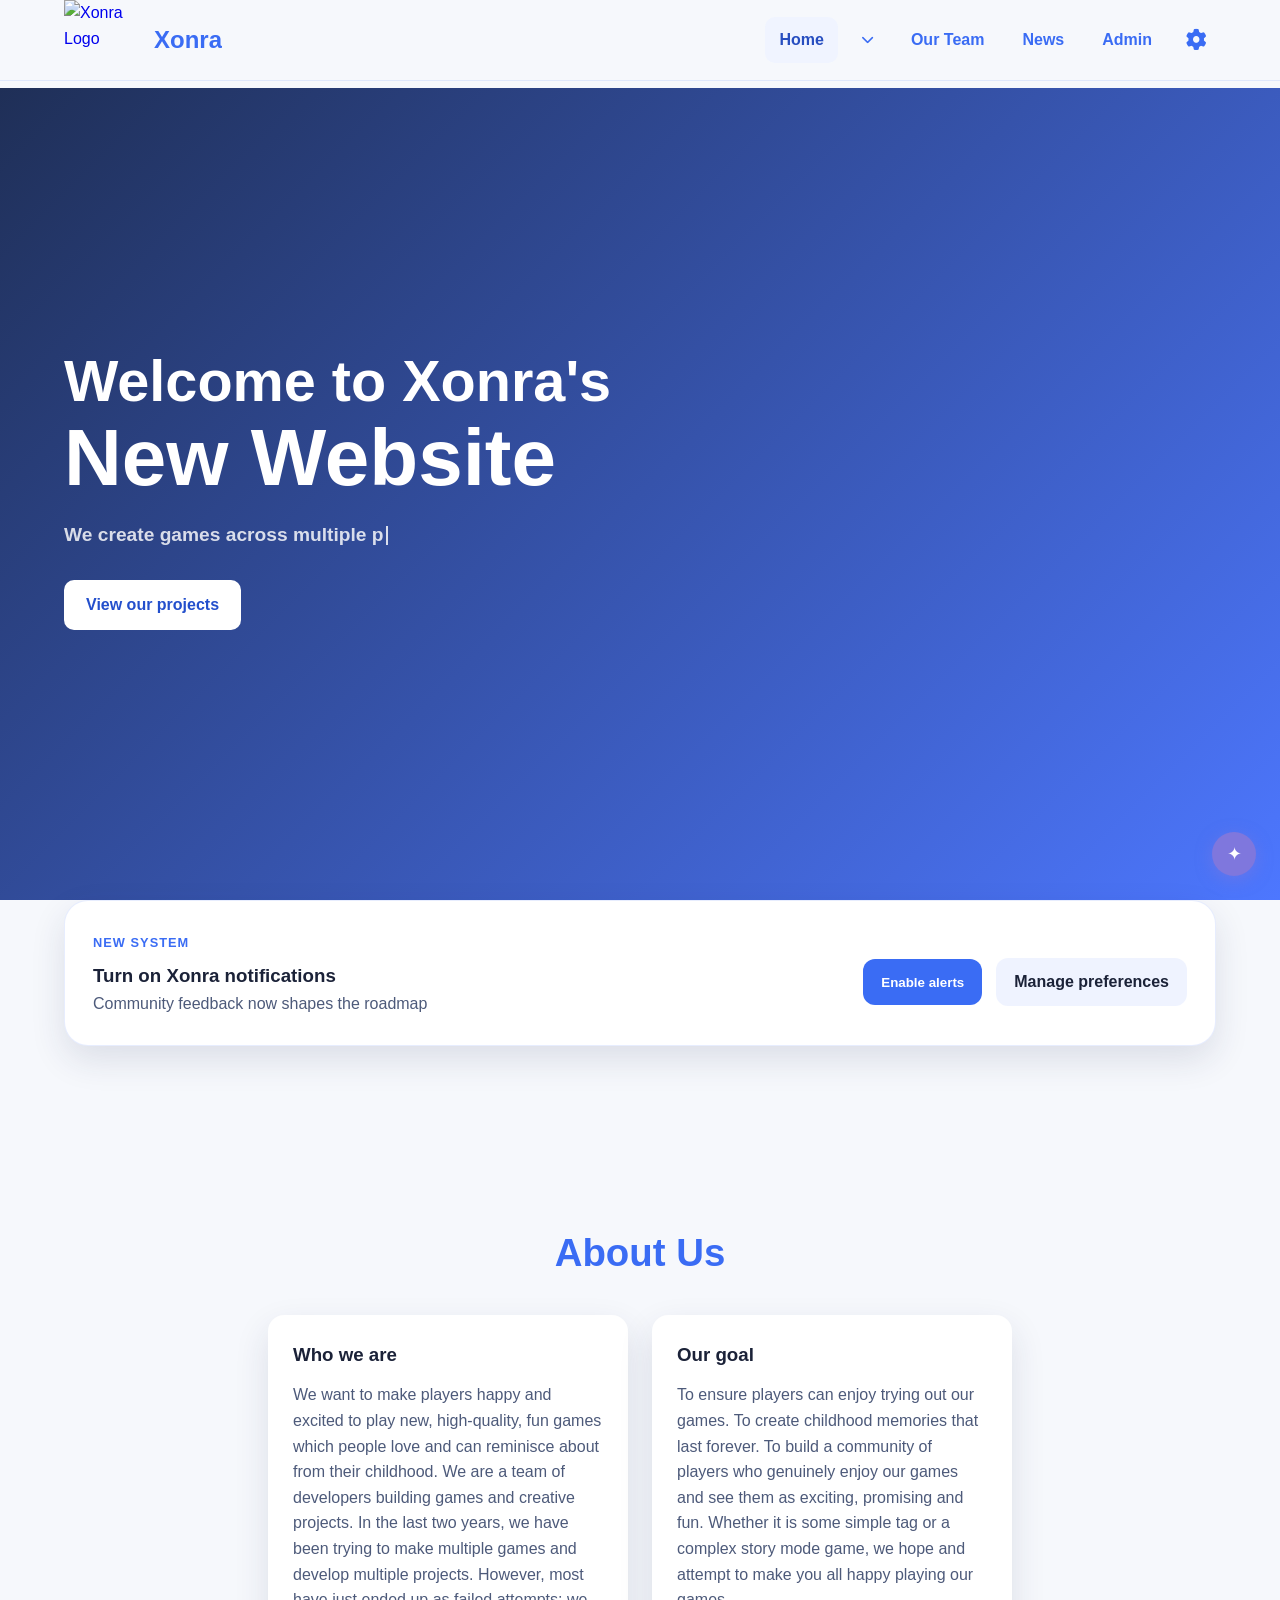
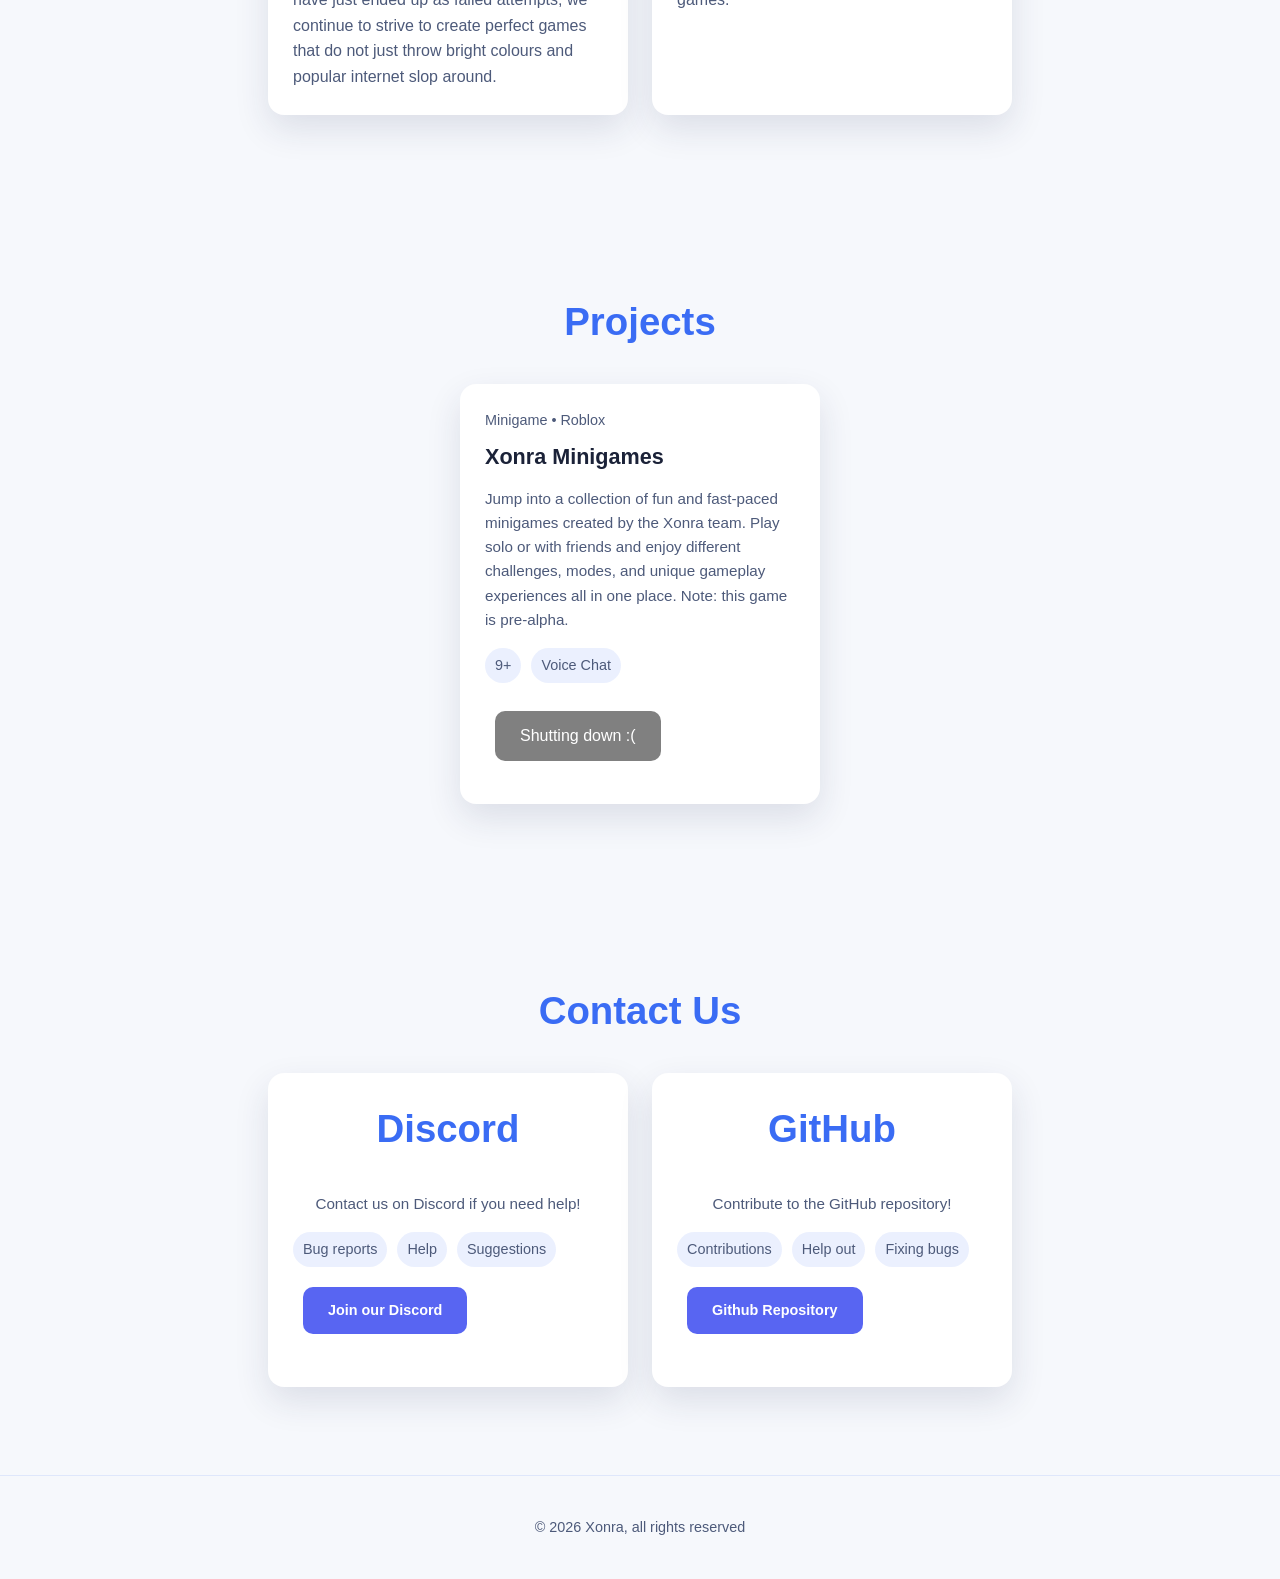
==== commit f1c1621b: "admin panel" ====
--- a/index.html
+++ b/index.html
@@ -31,6 +31,7 @@
     <link rel="icon" type="image/x-icon" href="images/Xonra-logo.png">
     
     <script src="scripts.js" defer></script>
+    <script src="notifications.js" defer></script>
 </head>
 <body>
 
@@ -62,6 +63,7 @@
             </div>
             <a href="OurTeam.html" class="nav-link our-team-link">Our Team</a>
             <a href="news.html" class="nav-link News-link">News</a>
+            <a href="admin.html" class="nav-link">Admin</a>
             <a href="settings.html" class="nav-link settings-gear" aria-label="Settings">
                 <i class="fas fa-cog"></i>
                 <span class="settings-label">Settings</span>
@@ -76,6 +78,10 @@
         <h3>We create games across multiple platforms</h3>
         <a href="#projects" class="main-btn">View our projects</a>
     </div>
+</section>
+
+<section class="xr-home-notifications">
+    <div data-notification-cta></div>
 </section>
 
 <section class="cards" id="about">
@@ -155,7 +161,7 @@
                         <span>Help out</span>
                         <span>Fixing bugs</span>
                         <a href="https://github.com/mohamedsamirms/Xonra" target="_blank" rel="noopener noreferrer" class="discord-btn">
-            				Contribute to GitHub
+            				Github Repository
                         </a>
                     </div>
                 </div>
--- a/styles.css
+++ b/styles.css
@@ -606,6 +606,8 @@
     text-align: center;
     align-self: center;
     margin: 10px;
+    transition: transform 0.3s ease, background-color 0.3s ease, box-shadow 0.3s ease;
+
 }
 
 .discord-btn:hover {
@@ -707,6 +709,344 @@
 .back-link:hover {
     color: var(--accent-strong);
     text-decoration: underline;
+}
+
+/* ===== NOTIFICATIONS + ADMIN ===== */
+.xr-home-notifications {
+    padding-top: 0;
+}
+
+.xr-banner,
+.xr-panel,
+.xr-stat-card,
+.xr-admin-item {
+    background: var(--surface-bg);
+    border: 1px solid var(--header-border);
+    box-shadow: var(--card-shadow);
+}
+
+.xr-banner {
+    display: grid;
+    grid-template-columns: minmax(0, 1.3fr) auto;
+    gap: 22px;
+    align-items: center;
+    padding: 28px;
+    border-radius: 24px;
+}
+
+.xr-card-grid,
+.xr-admin-grid,
+.xr-stats-grid {
+    display: grid;
+    gap: 24px;
+}
+
+.xr-card-grid {
+    grid-template-columns: repeat(2, minmax(0, 1fr));
+}
+
+.xr-panel {
+    border-radius: 22px;
+    padding: 24px;
+}
+
+.xr-panel-heading,
+.xr-actions-row,
+.xr-toggle-row,
+.xr-admin-header,
+.xr-admin-item-top {
+    display: flex;
+    align-items: center;
+    justify-content: space-between;
+    gap: 14px;
+}
+
+.xr-panel-heading {
+    align-items: flex-start;
+    margin-bottom: 14px;
+}
+
+.xr-actions-row {
+    flex-wrap: wrap;
+    margin-top: 18px;
+}
+
+.xr-eyebrow {
+    display: inline-block;
+    margin-bottom: 8px;
+    color: var(--accent);
+    font-size: 0.8rem;
+    font-weight: 800;
+    letter-spacing: 0.08em;
+    text-transform: uppercase;
+}
+
+.xr-muted,
+.xr-helper-text,
+.xr-feed-card p,
+.xr-admin-item p {
+    color: var(--text-secondary);
+}
+
+.xr-primary-btn,
+.xr-secondary-btn,
+.xr-text-btn,
+.xr-link-btn {
+    border: none;
+    border-radius: 12px;
+    font-weight: 700;
+    text-decoration: none;
+    cursor: pointer;
+    transition: transform 0.25s ease, background-color 0.25s ease, color 0.25s ease;
+}
+
+.xr-primary-btn,
+.xr-secondary-btn,
+.xr-link-btn {
+    display: inline-flex;
+    align-items: center;
+    justify-content: center;
+    min-height: 46px;
+    padding: 11px 18px;
+}
+
+.xr-primary-btn {
+    background: var(--accent);
+    color: #ffffff;
+}
+
+.xr-primary-btn:hover {
+    transform: translateY(-2px);
+    background: var(--accent-strong);
+}
+
+.xr-secondary-btn,
+.xr-link-btn {
+    background: rgba(58, 108, 244, 0.08);
+    color: var(--text-primary);
+}
+
+.xr-secondary-btn:hover,
+.xr-link-btn:hover {
+    transform: translateY(-2px);
+    background: rgba(58, 108, 244, 0.16);
+}
+
+.xr-text-btn {
+    background: transparent;
+    color: var(--accent);
+    padding: 0;
+}
+
+.xr-text-btn.is-danger {
+    color: #d14b5a;
+}
+
+.xr-status-badge,
+.xr-pill,
+.xr-count-badge {
+    display: inline-flex;
+    align-items: center;
+    justify-content: center;
+    border-radius: 999px;
+    font-size: 0.85rem;
+    font-weight: 700;
+}
+
+.xr-status-badge,
+.xr-count-badge {
+    min-height: 34px;
+    padding: 0 12px;
+    background: rgba(58, 108, 244, 0.1);
+    color: var(--accent);
+}
+
+.xr-status-badge.is-live {
+    background: rgba(75, 181, 67, 0.16);
+    color: #3c9d34;
+}
+
+.xr-pill {
+    padding: 6px 10px;
+    background: rgba(58, 108, 244, 0.1);
+    color: var(--accent);
+    text-transform: capitalize;
+}
+
+.xr-pill.is-subtle {
+    background: rgba(58, 108, 244, 0.06);
+    color: var(--text-secondary);
+}
+
+.xr-feed-list,
+.xr-admin-feed,
+.xr-chip-grid {
+    display: grid;
+    gap: 14px;
+}
+
+.xr-feed-card,
+.xr-admin-item {
+    padding: 18px;
+    border-radius: 18px;
+}
+
+.xr-feed-card.priority-high,
+.xr-admin-item {
+    border: 1px solid var(--header-border);
+}
+
+.xr-feed-card.priority-high {
+    background: linear-gradient(135deg, rgba(58, 108, 244, 0.16), rgba(58, 108, 244, 0.05));
+}
+
+.xr-feed-card-top {
+    display: flex;
+    align-items: center;
+    justify-content: space-between;
+    gap: 12px;
+    margin-bottom: 12px;
+}
+
+.xr-feed-card h3,
+.xr-admin-item h3,
+.xr-panel h3,
+.xr-banner h3 {
+    color: var(--text-primary);
+}
+
+.xr-inline-link {
+    display: inline-flex;
+    align-items: center;
+    margin-top: 12px;
+    color: var(--accent);
+    font-weight: 700;
+    text-decoration: none;
+}
+
+.xr-inline-link:hover {
+    color: var(--accent-strong);
+}
+
+.xr-chip-grid {
+    grid-template-columns: repeat(2, minmax(0, 1fr));
+    margin-bottom: 16px;
+}
+
+.xr-chip-option {
+    position: relative;
+    display: flex;
+    align-items: center;
+    gap: 10px;
+    padding: 14px 16px;
+    border: 1px solid var(--header-border);
+    border-radius: 16px;
+    cursor: pointer;
+}
+
+.xr-chip-option input {
+    accent-color: var(--accent);
+}
+
+.xr-toggle-row {
+    justify-content: flex-start;
+    margin-bottom: 16px;
+    color: var(--text-primary);
+}
+
+.xr-empty-state {
+    padding: 20px;
+    border: 1px dashed var(--header-border);
+    border-radius: 18px;
+    color: var(--text-secondary);
+    text-align: center;
+}
+
+.xr-admin-page {
+    min-height: calc(100vh - 88px);
+}
+
+.xr-admin-wrap {
+    width: min(1200px, 100%);
+    margin: 0 auto;
+}
+
+.xr-admin-shell,
+.xr-admin-gate {
+    display: grid;
+    gap: 24px;
+}
+
+.xr-admin-gate {
+    place-items: center;
+}
+
+.xr-admin-gate-panel {
+    width: min(560px, 100%);
+}
+
+.xr-admin-header {
+    align-items: flex-end;
+}
+
+.xr-stats-grid {
+    grid-template-columns: repeat(4, minmax(0, 1fr));
+}
+
+.xr-stat-card {
+    padding: 20px;
+    border-radius: 18px;
+}
+
+.xr-stat-card span {
+    display: block;
+    margin-bottom: 8px;
+    color: var(--text-secondary);
+}
+
+.xr-stat-card strong {
+    font-size: 2rem;
+    color: var(--text-primary);
+}
+
+.xr-admin-grid {
+    grid-template-columns: minmax(0, 0.95fr) minmax(0, 1.05fr);
+    align-items: start;
+}
+
+.xr-form-grid {
+    display: grid;
+    grid-template-columns: repeat(2, minmax(0, 1fr));
+    gap: 16px;
+    margin-bottom: 16px;
+}
+
+.xr-admin-form label {
+    display: grid;
+    gap: 8px;
+    color: var(--text-primary);
+    font-weight: 600;
+}
+
+.xr-input {
+    width: 100%;
+    min-height: 46px;
+    padding: 12px 14px;
+    border: 1px solid var(--header-border);
+    border-radius: 12px;
+    background: var(--button-bg);
+    color: var(--text-primary);
+    font: inherit;
+}
+
+.xr-textarea {
+    min-height: 120px;
+    resize: vertical;
+    margin-bottom: 16px;
+}
+
+.xr-admin-shortcut {
+    margin-top: 18px;
 }
 
 /* ===== RESPONSIVE ===== */
@@ -817,6 +1157,22 @@
         width: auto;
         flex: 0 1 auto;
     }
+
+    .xr-banner,
+    .xr-card-grid,
+    .xr-admin-grid,
+    .xr-stats-grid,
+    .xr-form-grid {
+        grid-template-columns: 1fr;
+    }
+
+    .xr-panel-heading,
+    .xr-admin-header,
+    .xr-feed-card-top,
+    .xr-admin-item-top {
+        flex-direction: column;
+        align-items: flex-start;
+    }
 }
 
 @media (max-width: 640px) {
@@ -849,6 +1205,16 @@
     .project_meta {
         justify-content: center;
     }
+
+    .xr-chip-grid {
+        grid-template-columns: 1fr;
+    }
+
+    .xr-primary-btn,
+    .xr-secondary-btn,
+    .xr-link-btn {
+        width: 100%;
+    }
 }
 
 @media (max-width: 640px) {
@@ -898,4 +1264,18 @@
     color: var(--text-secondary);
     text-align: center;
     margin: 10px;
-}+}
+
+.ShuttingDown-btn {
+    background: var(--accent);
+    background-color: grey;
+    color: #ffffff;
+    padding: 12px 25px;
+    border-radius: 10px;
+    display: inline-block;
+    text-align: center;
+    align-self: center;
+    margin: 10px;
+    transition: transform 0.3s ease, background-color 0.3s ease, box-shadow 0.3s ease;
+    text-decoration: none;
+}
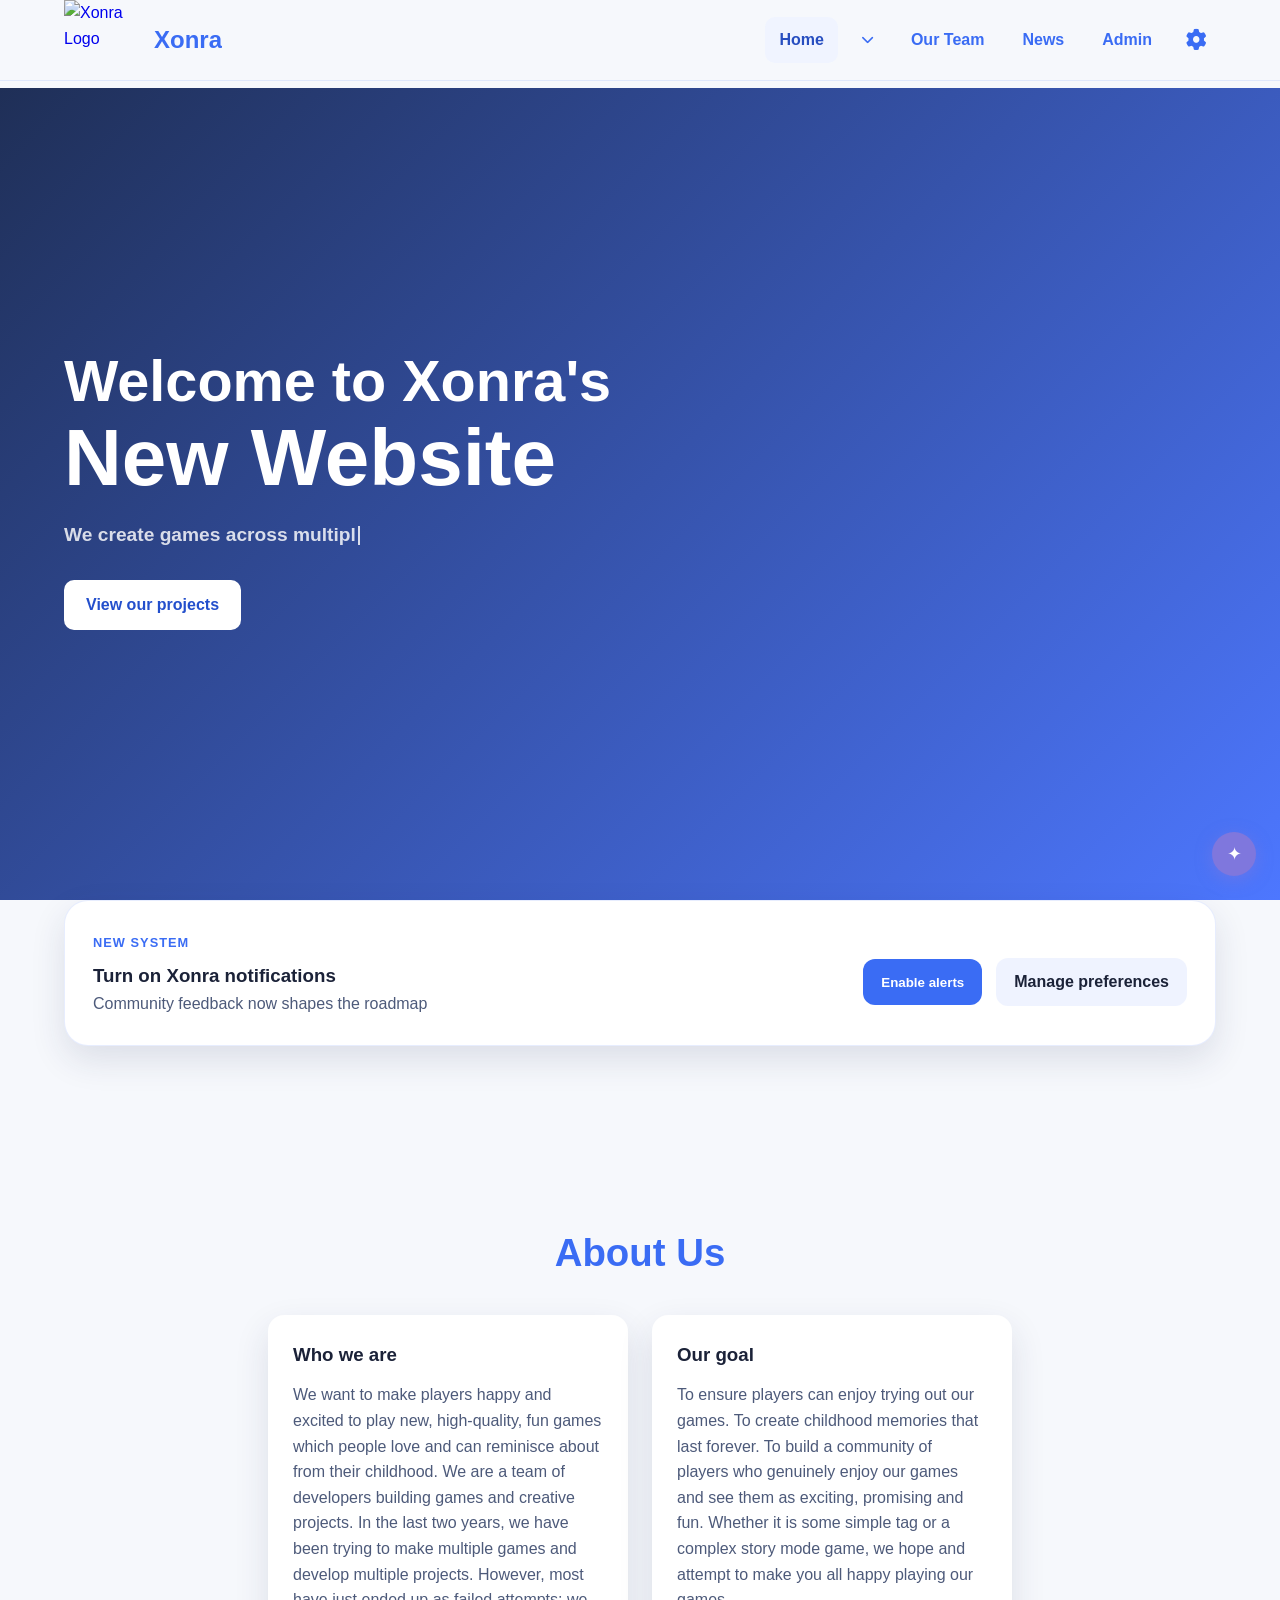
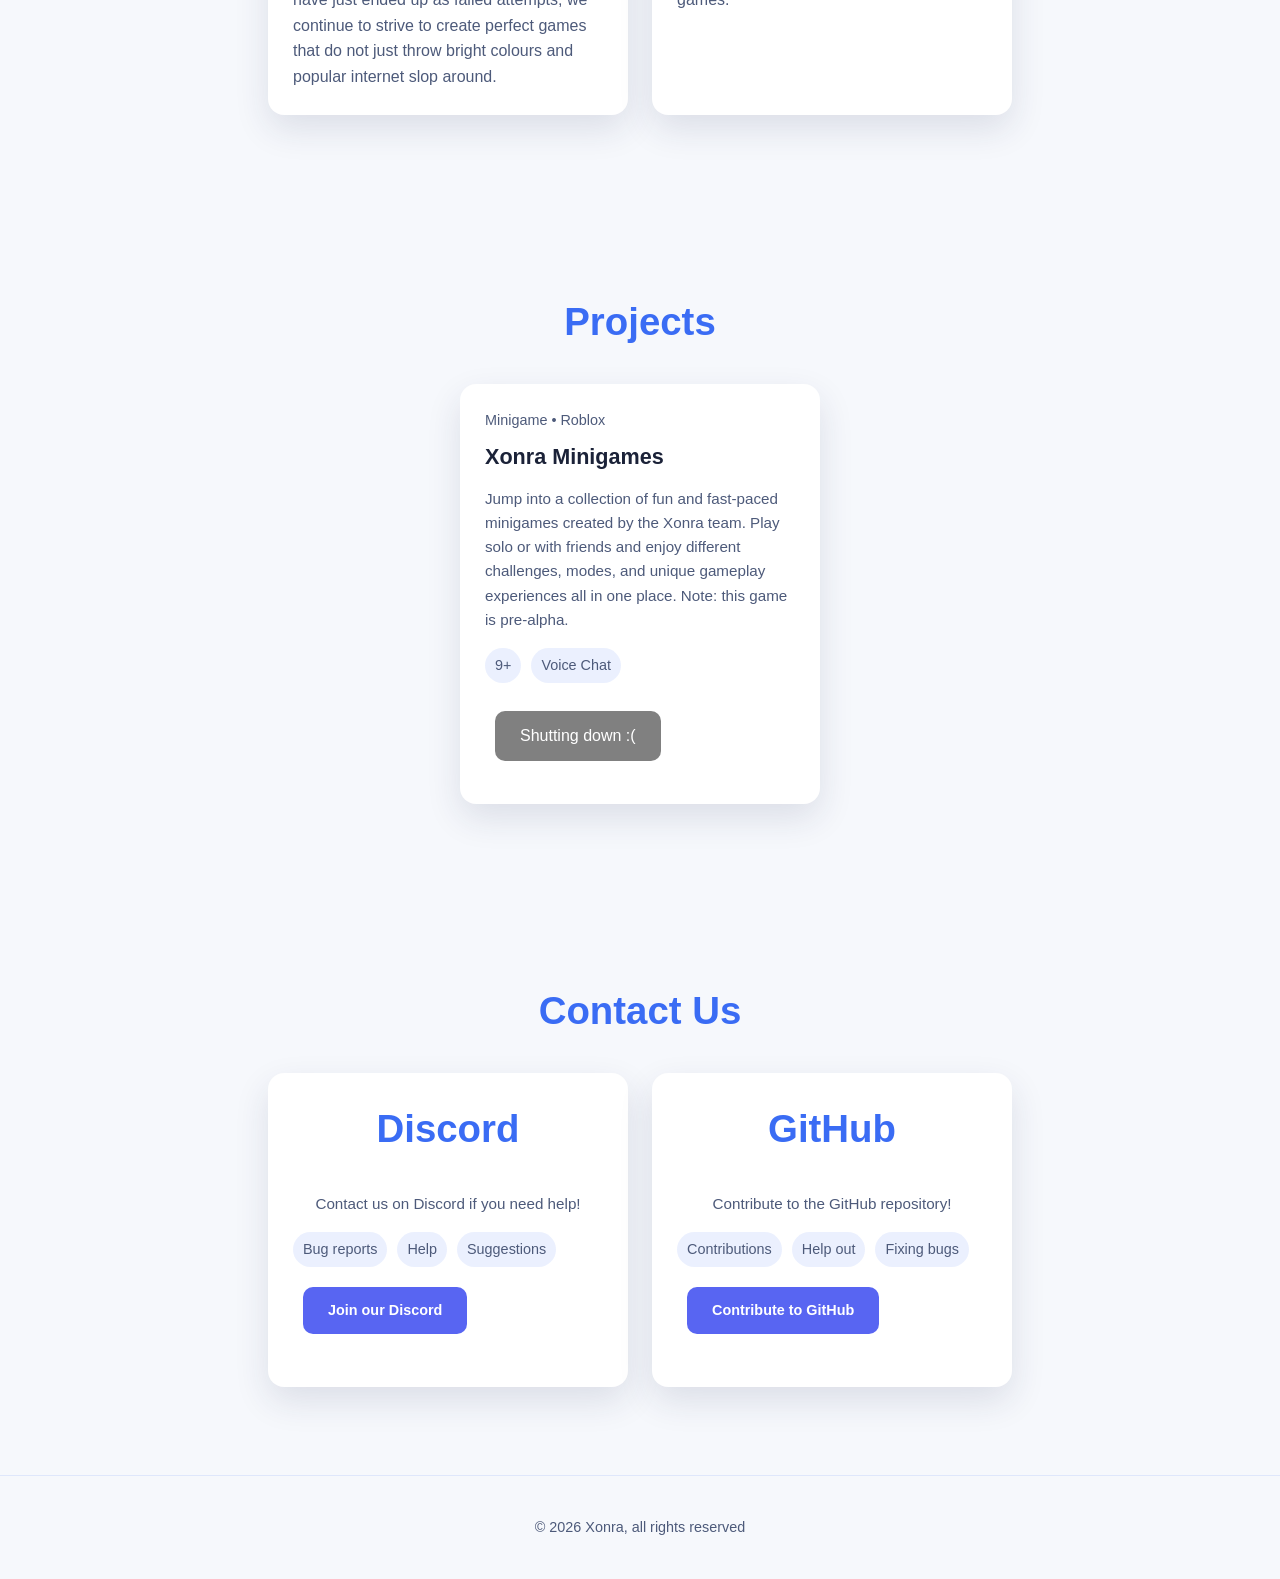
==== commit 2ba7f099: "Merge branch 'main' of https://github.com/mohamedsamirms/Xonra" ====
--- a/index.html
+++ b/index.html
@@ -161,7 +161,7 @@
                         <span>Help out</span>
                         <span>Fixing bugs</span>
                         <a href="https://github.com/mohamedsamirms/Xonra" target="_blank" rel="noopener noreferrer" class="discord-btn">
-            				Github Repository
+            				Contribute to GitHub
                         </a>
                     </div>
                 </div>
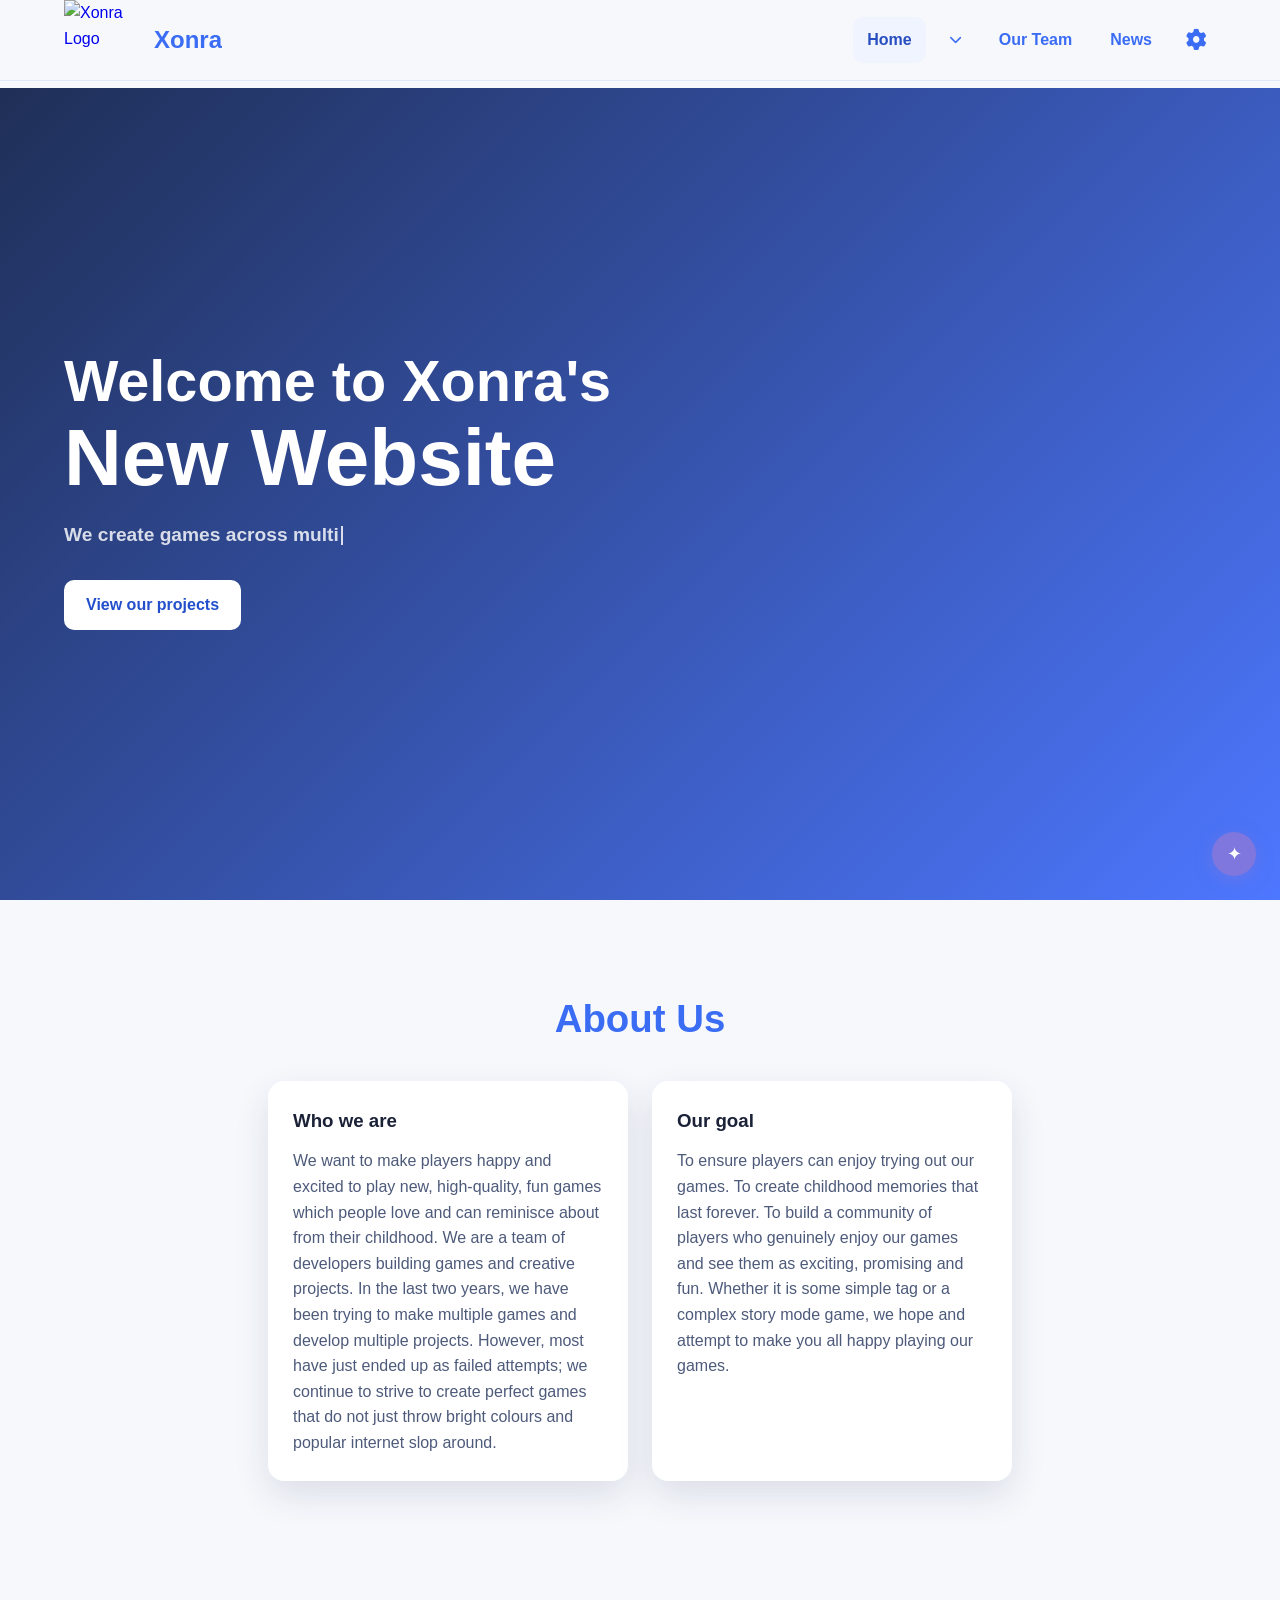
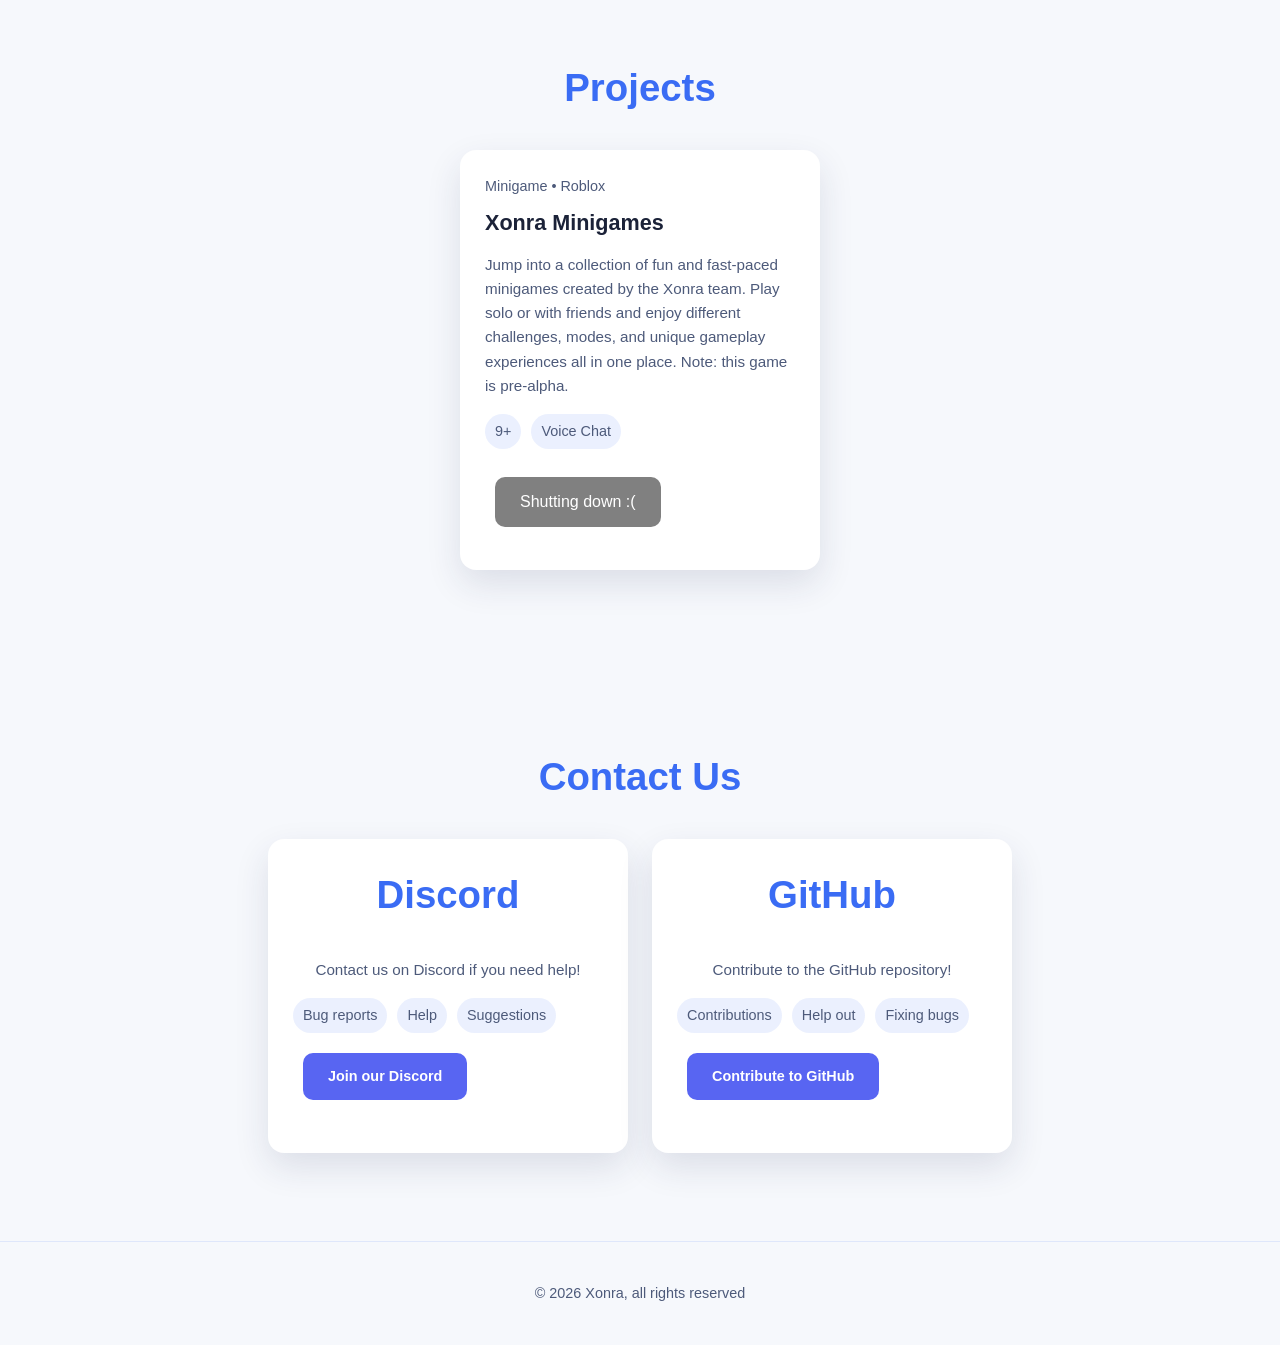
==== commit 965bd3fd: "deleted admin panel" ====
--- a/index.html
+++ b/index.html
@@ -31,7 +31,6 @@
     <link rel="icon" type="image/x-icon" href="images/Xonra-logo.png">
     
     <script src="scripts.js" defer></script>
-    <script src="notifications.js" defer></script>
 </head>
 <body>
 
@@ -63,7 +62,6 @@
             </div>
             <a href="OurTeam.html" class="nav-link our-team-link">Our Team</a>
             <a href="news.html" class="nav-link News-link">News</a>
-            <a href="admin.html" class="nav-link">Admin</a>
             <a href="settings.html" class="nav-link settings-gear" aria-label="Settings">
                 <i class="fas fa-cog"></i>
                 <span class="settings-label">Settings</span>
@@ -78,10 +76,6 @@
         <h3>We create games across multiple platforms</h3>
         <a href="#projects" class="main-btn">View our projects</a>
     </div>
-</section>
-
-<section class="xr-home-notifications">
-    <div data-notification-cta></div>
 </section>
 
 <section class="cards" id="about">
--- a/styles.css
+++ b/styles.css
@@ -711,344 +711,6 @@
     text-decoration: underline;
 }
 
-/* ===== NOTIFICATIONS + ADMIN ===== */
-.xr-home-notifications {
-    padding-top: 0;
-}
-
-.xr-banner,
-.xr-panel,
-.xr-stat-card,
-.xr-admin-item {
-    background: var(--surface-bg);
-    border: 1px solid var(--header-border);
-    box-shadow: var(--card-shadow);
-}
-
-.xr-banner {
-    display: grid;
-    grid-template-columns: minmax(0, 1.3fr) auto;
-    gap: 22px;
-    align-items: center;
-    padding: 28px;
-    border-radius: 24px;
-}
-
-.xr-card-grid,
-.xr-admin-grid,
-.xr-stats-grid {
-    display: grid;
-    gap: 24px;
-}
-
-.xr-card-grid {
-    grid-template-columns: repeat(2, minmax(0, 1fr));
-}
-
-.xr-panel {
-    border-radius: 22px;
-    padding: 24px;
-}
-
-.xr-panel-heading,
-.xr-actions-row,
-.xr-toggle-row,
-.xr-admin-header,
-.xr-admin-item-top {
-    display: flex;
-    align-items: center;
-    justify-content: space-between;
-    gap: 14px;
-}
-
-.xr-panel-heading {
-    align-items: flex-start;
-    margin-bottom: 14px;
-}
-
-.xr-actions-row {
-    flex-wrap: wrap;
-    margin-top: 18px;
-}
-
-.xr-eyebrow {
-    display: inline-block;
-    margin-bottom: 8px;
-    color: var(--accent);
-    font-size: 0.8rem;
-    font-weight: 800;
-    letter-spacing: 0.08em;
-    text-transform: uppercase;
-}
-
-.xr-muted,
-.xr-helper-text,
-.xr-feed-card p,
-.xr-admin-item p {
-    color: var(--text-secondary);
-}
-
-.xr-primary-btn,
-.xr-secondary-btn,
-.xr-text-btn,
-.xr-link-btn {
-    border: none;
-    border-radius: 12px;
-    font-weight: 700;
-    text-decoration: none;
-    cursor: pointer;
-    transition: transform 0.25s ease, background-color 0.25s ease, color 0.25s ease;
-}
-
-.xr-primary-btn,
-.xr-secondary-btn,
-.xr-link-btn {
-    display: inline-flex;
-    align-items: center;
-    justify-content: center;
-    min-height: 46px;
-    padding: 11px 18px;
-}
-
-.xr-primary-btn {
-    background: var(--accent);
-    color: #ffffff;
-}
-
-.xr-primary-btn:hover {
-    transform: translateY(-2px);
-    background: var(--accent-strong);
-}
-
-.xr-secondary-btn,
-.xr-link-btn {
-    background: rgba(58, 108, 244, 0.08);
-    color: var(--text-primary);
-}
-
-.xr-secondary-btn:hover,
-.xr-link-btn:hover {
-    transform: translateY(-2px);
-    background: rgba(58, 108, 244, 0.16);
-}
-
-.xr-text-btn {
-    background: transparent;
-    color: var(--accent);
-    padding: 0;
-}
-
-.xr-text-btn.is-danger {
-    color: #d14b5a;
-}
-
-.xr-status-badge,
-.xr-pill,
-.xr-count-badge {
-    display: inline-flex;
-    align-items: center;
-    justify-content: center;
-    border-radius: 999px;
-    font-size: 0.85rem;
-    font-weight: 700;
-}
-
-.xr-status-badge,
-.xr-count-badge {
-    min-height: 34px;
-    padding: 0 12px;
-    background: rgba(58, 108, 244, 0.1);
-    color: var(--accent);
-}
-
-.xr-status-badge.is-live {
-    background: rgba(75, 181, 67, 0.16);
-    color: #3c9d34;
-}
-
-.xr-pill {
-    padding: 6px 10px;
-    background: rgba(58, 108, 244, 0.1);
-    color: var(--accent);
-    text-transform: capitalize;
-}
-
-.xr-pill.is-subtle {
-    background: rgba(58, 108, 244, 0.06);
-    color: var(--text-secondary);
-}
-
-.xr-feed-list,
-.xr-admin-feed,
-.xr-chip-grid {
-    display: grid;
-    gap: 14px;
-}
-
-.xr-feed-card,
-.xr-admin-item {
-    padding: 18px;
-    border-radius: 18px;
-}
-
-.xr-feed-card.priority-high,
-.xr-admin-item {
-    border: 1px solid var(--header-border);
-}
-
-.xr-feed-card.priority-high {
-    background: linear-gradient(135deg, rgba(58, 108, 244, 0.16), rgba(58, 108, 244, 0.05));
-}
-
-.xr-feed-card-top {
-    display: flex;
-    align-items: center;
-    justify-content: space-between;
-    gap: 12px;
-    margin-bottom: 12px;
-}
-
-.xr-feed-card h3,
-.xr-admin-item h3,
-.xr-panel h3,
-.xr-banner h3 {
-    color: var(--text-primary);
-}
-
-.xr-inline-link {
-    display: inline-flex;
-    align-items: center;
-    margin-top: 12px;
-    color: var(--accent);
-    font-weight: 700;
-    text-decoration: none;
-}
-
-.xr-inline-link:hover {
-    color: var(--accent-strong);
-}
-
-.xr-chip-grid {
-    grid-template-columns: repeat(2, minmax(0, 1fr));
-    margin-bottom: 16px;
-}
-
-.xr-chip-option {
-    position: relative;
-    display: flex;
-    align-items: center;
-    gap: 10px;
-    padding: 14px 16px;
-    border: 1px solid var(--header-border);
-    border-radius: 16px;
-    cursor: pointer;
-}
-
-.xr-chip-option input {
-    accent-color: var(--accent);
-}
-
-.xr-toggle-row {
-    justify-content: flex-start;
-    margin-bottom: 16px;
-    color: var(--text-primary);
-}
-
-.xr-empty-state {
-    padding: 20px;
-    border: 1px dashed var(--header-border);
-    border-radius: 18px;
-    color: var(--text-secondary);
-    text-align: center;
-}
-
-.xr-admin-page {
-    min-height: calc(100vh - 88px);
-}
-
-.xr-admin-wrap {
-    width: min(1200px, 100%);
-    margin: 0 auto;
-}
-
-.xr-admin-shell,
-.xr-admin-gate {
-    display: grid;
-    gap: 24px;
-}
-
-.xr-admin-gate {
-    place-items: center;
-}
-
-.xr-admin-gate-panel {
-    width: min(560px, 100%);
-}
-
-.xr-admin-header {
-    align-items: flex-end;
-}
-
-.xr-stats-grid {
-    grid-template-columns: repeat(4, minmax(0, 1fr));
-}
-
-.xr-stat-card {
-    padding: 20px;
-    border-radius: 18px;
-}
-
-.xr-stat-card span {
-    display: block;
-    margin-bottom: 8px;
-    color: var(--text-secondary);
-}
-
-.xr-stat-card strong {
-    font-size: 2rem;
-    color: var(--text-primary);
-}
-
-.xr-admin-grid {
-    grid-template-columns: minmax(0, 0.95fr) minmax(0, 1.05fr);
-    align-items: start;
-}
-
-.xr-form-grid {
-    display: grid;
-    grid-template-columns: repeat(2, minmax(0, 1fr));
-    gap: 16px;
-    margin-bottom: 16px;
-}
-
-.xr-admin-form label {
-    display: grid;
-    gap: 8px;
-    color: var(--text-primary);
-    font-weight: 600;
-}
-
-.xr-input {
-    width: 100%;
-    min-height: 46px;
-    padding: 12px 14px;
-    border: 1px solid var(--header-border);
-    border-radius: 12px;
-    background: var(--button-bg);
-    color: var(--text-primary);
-    font: inherit;
-}
-
-.xr-textarea {
-    min-height: 120px;
-    resize: vertical;
-    margin-bottom: 16px;
-}
-
-.xr-admin-shortcut {
-    margin-top: 18px;
-}
-
 /* ===== RESPONSIVE ===== */
 @media (max-width: 900px) {
     header {
@@ -1157,22 +819,6 @@
         width: auto;
         flex: 0 1 auto;
     }
-
-    .xr-banner,
-    .xr-card-grid,
-    .xr-admin-grid,
-    .xr-stats-grid,
-    .xr-form-grid {
-        grid-template-columns: 1fr;
-    }
-
-    .xr-panel-heading,
-    .xr-admin-header,
-    .xr-feed-card-top,
-    .xr-admin-item-top {
-        flex-direction: column;
-        align-items: flex-start;
-    }
 }
 
 @media (max-width: 640px) {
@@ -1204,16 +850,6 @@
 
     .project_meta {
         justify-content: center;
-    }
-
-    .xr-chip-grid {
-        grid-template-columns: 1fr;
-    }
-
-    .xr-primary-btn,
-    .xr-secondary-btn,
-    .xr-link-btn {
-        width: 100%;
     }
 }
 
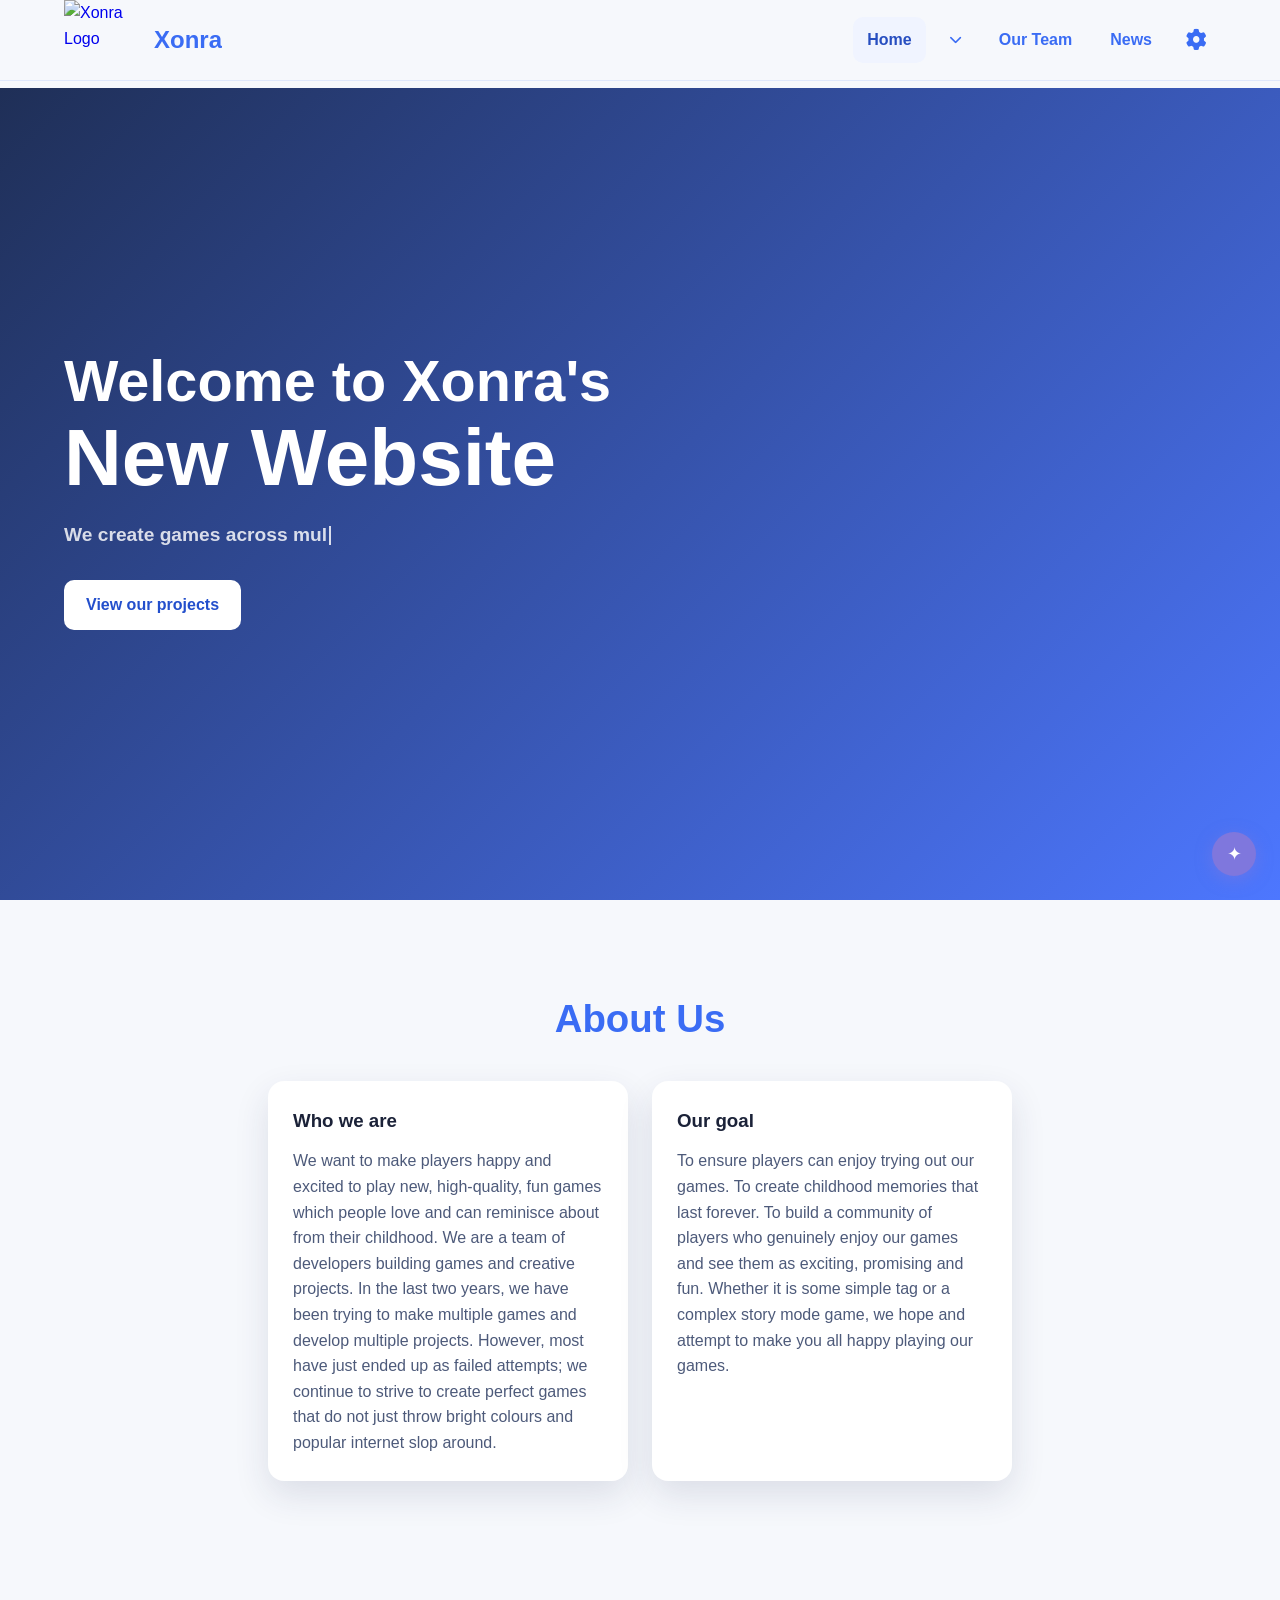
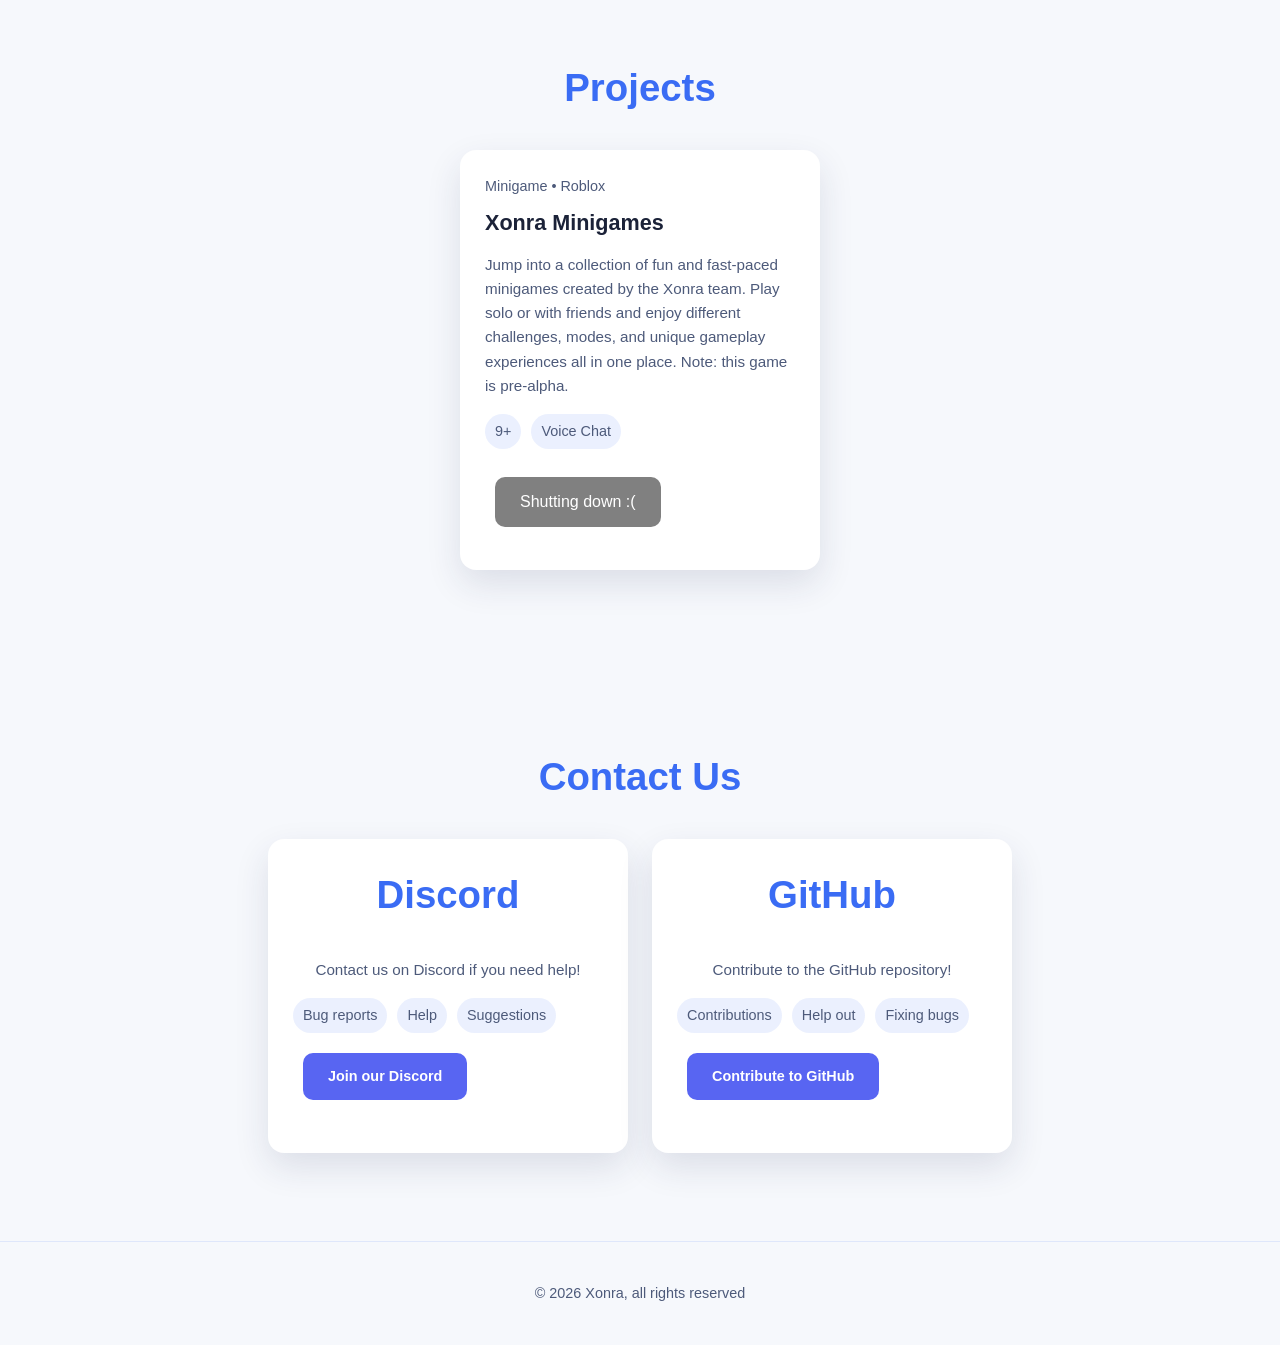
==== commit 1bbf40ba: "Merge branch 'main' into main" ====
--- a/index.html
+++ b/index.html
@@ -111,7 +111,7 @@
                     <span>9+</span>
                     <span>Voice Chat</span>
                 </div>
-                <a href="#help"
+                <a href="news.html"
                    target=""
                    rel="noopener noreferrer"
                    class="ShuttingDown-btn">
